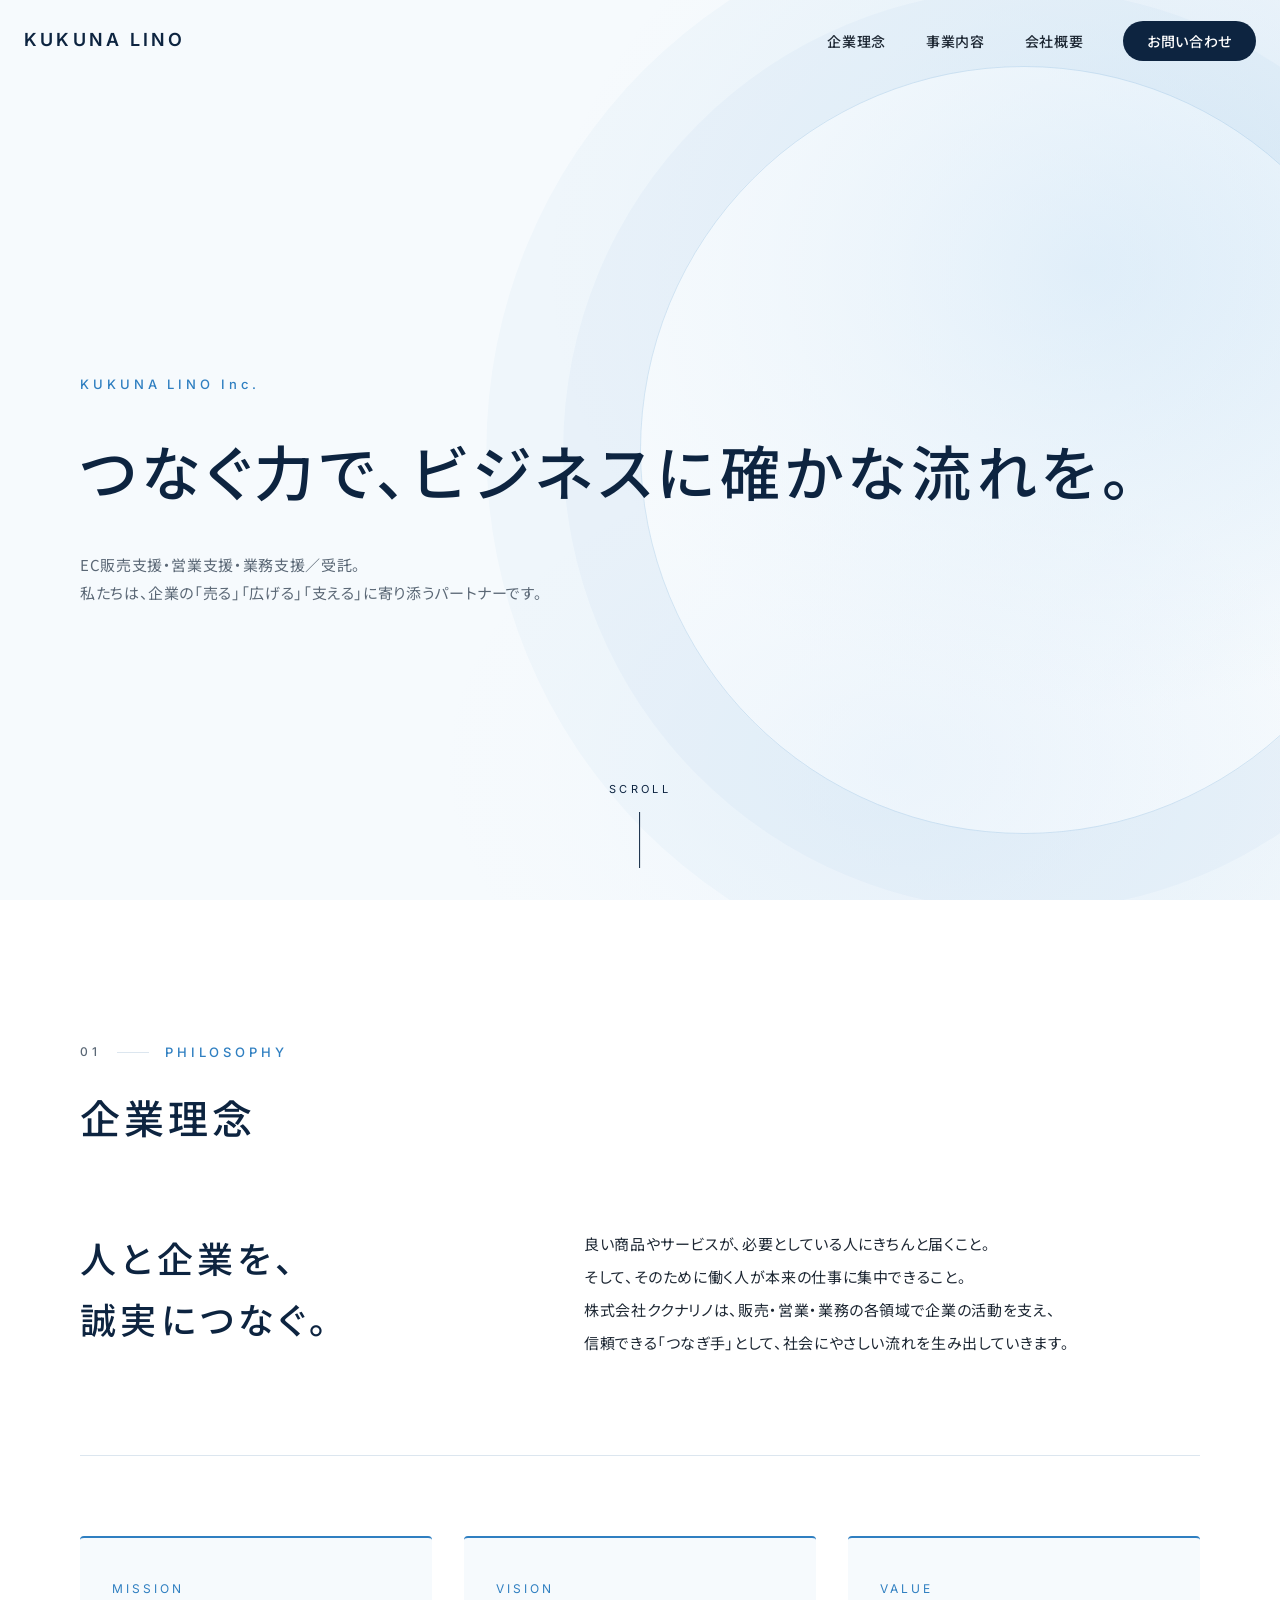
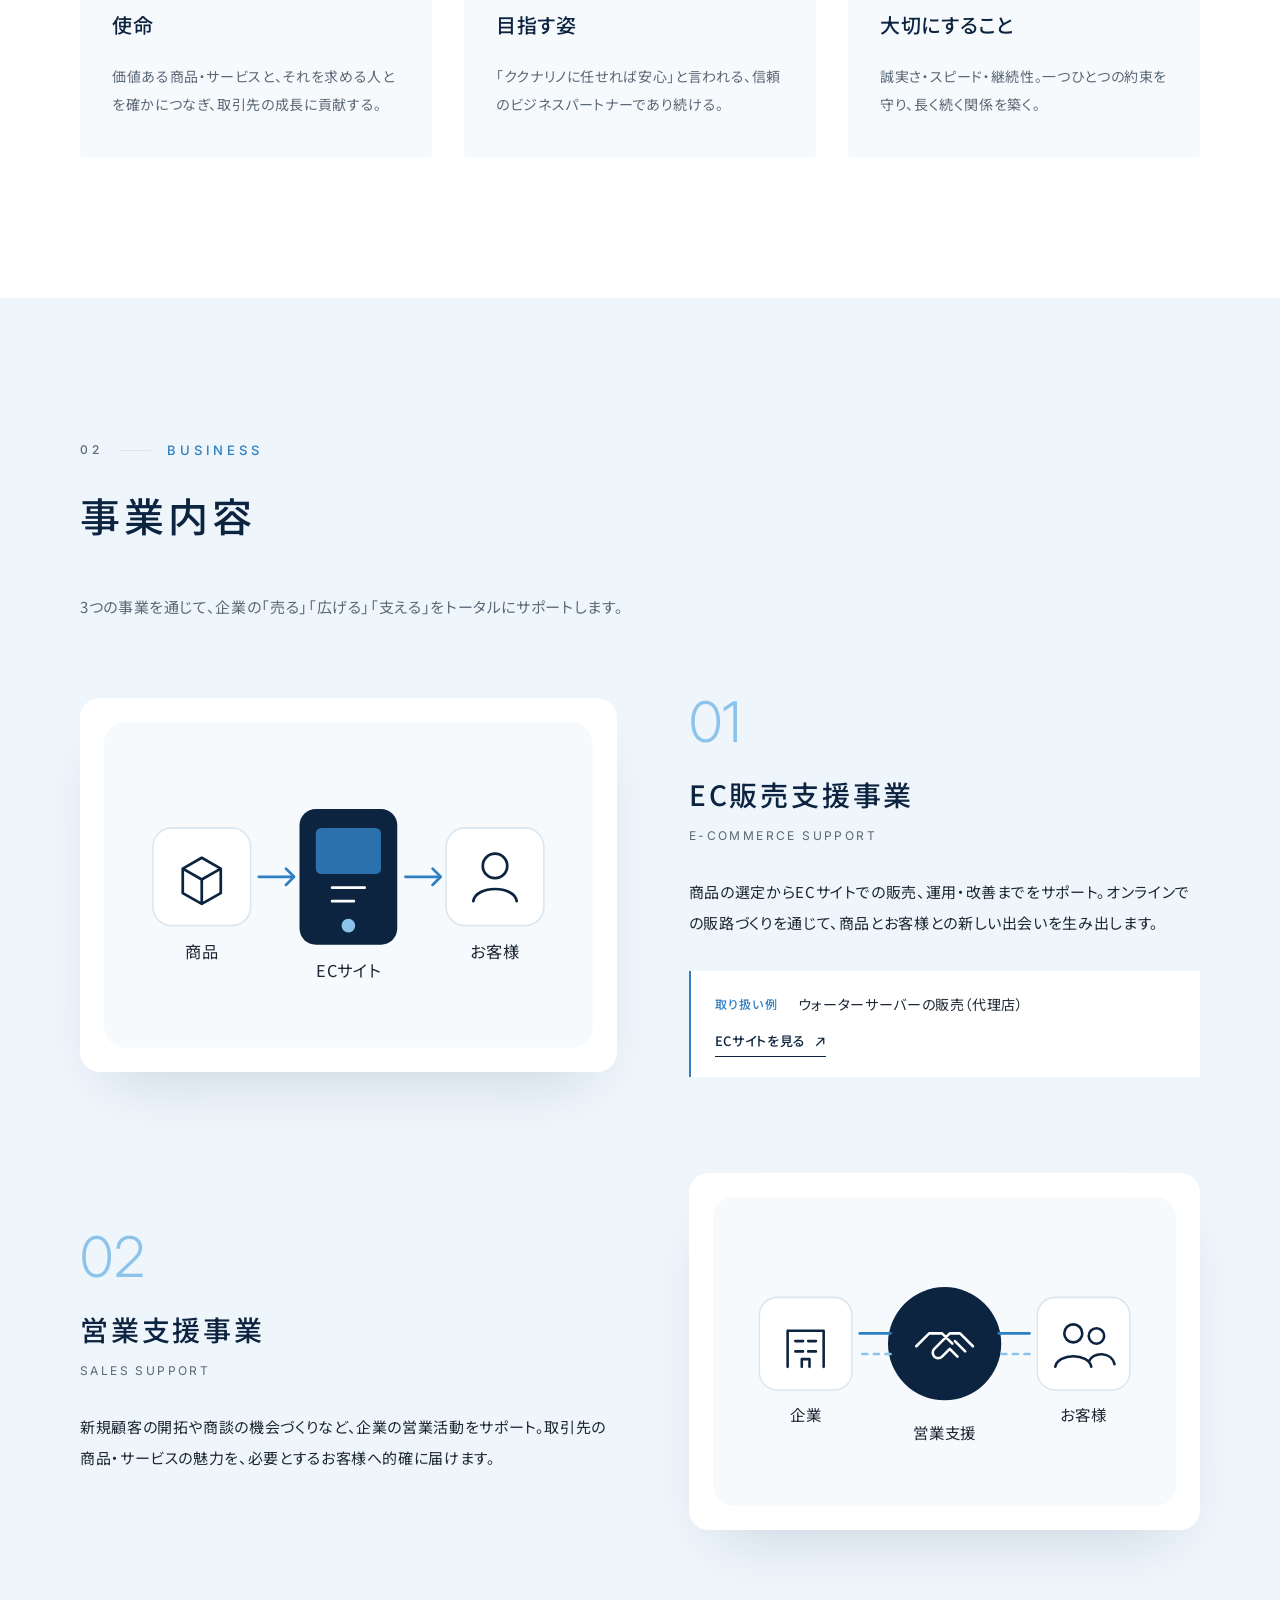
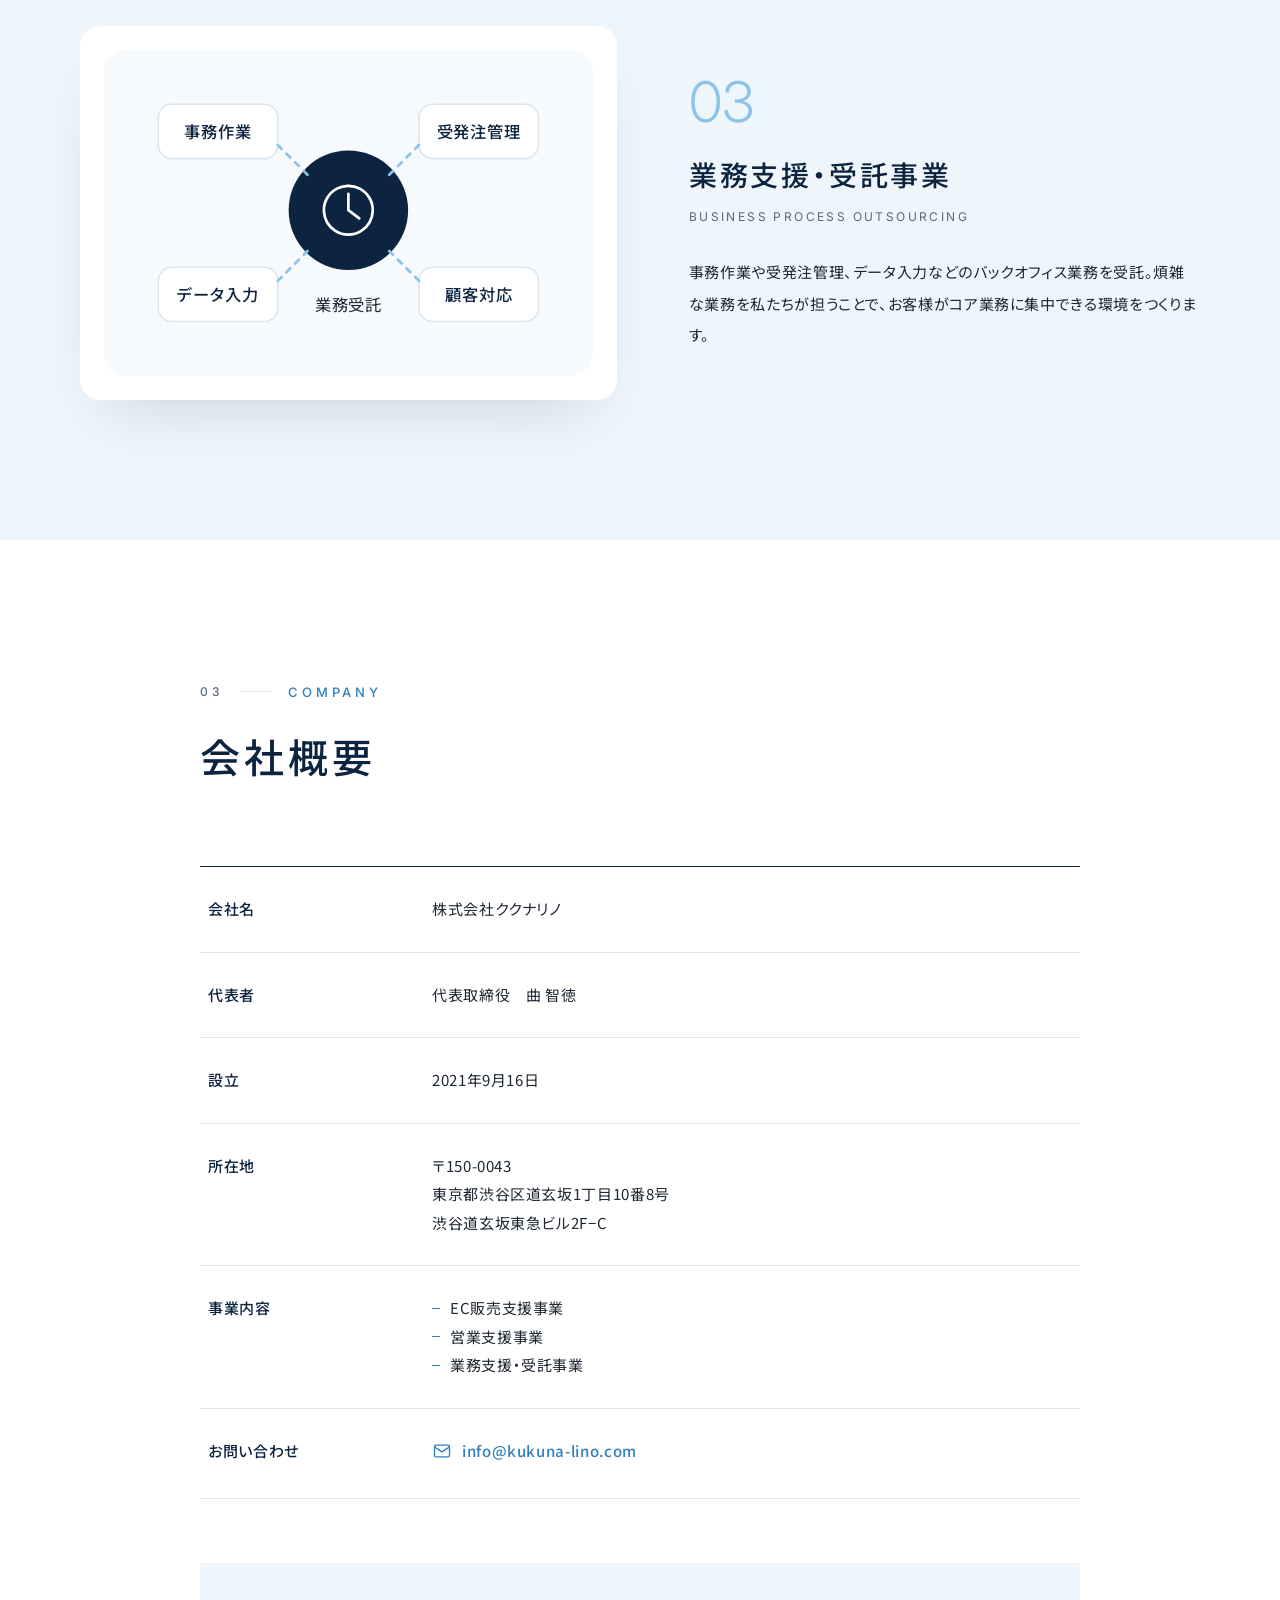
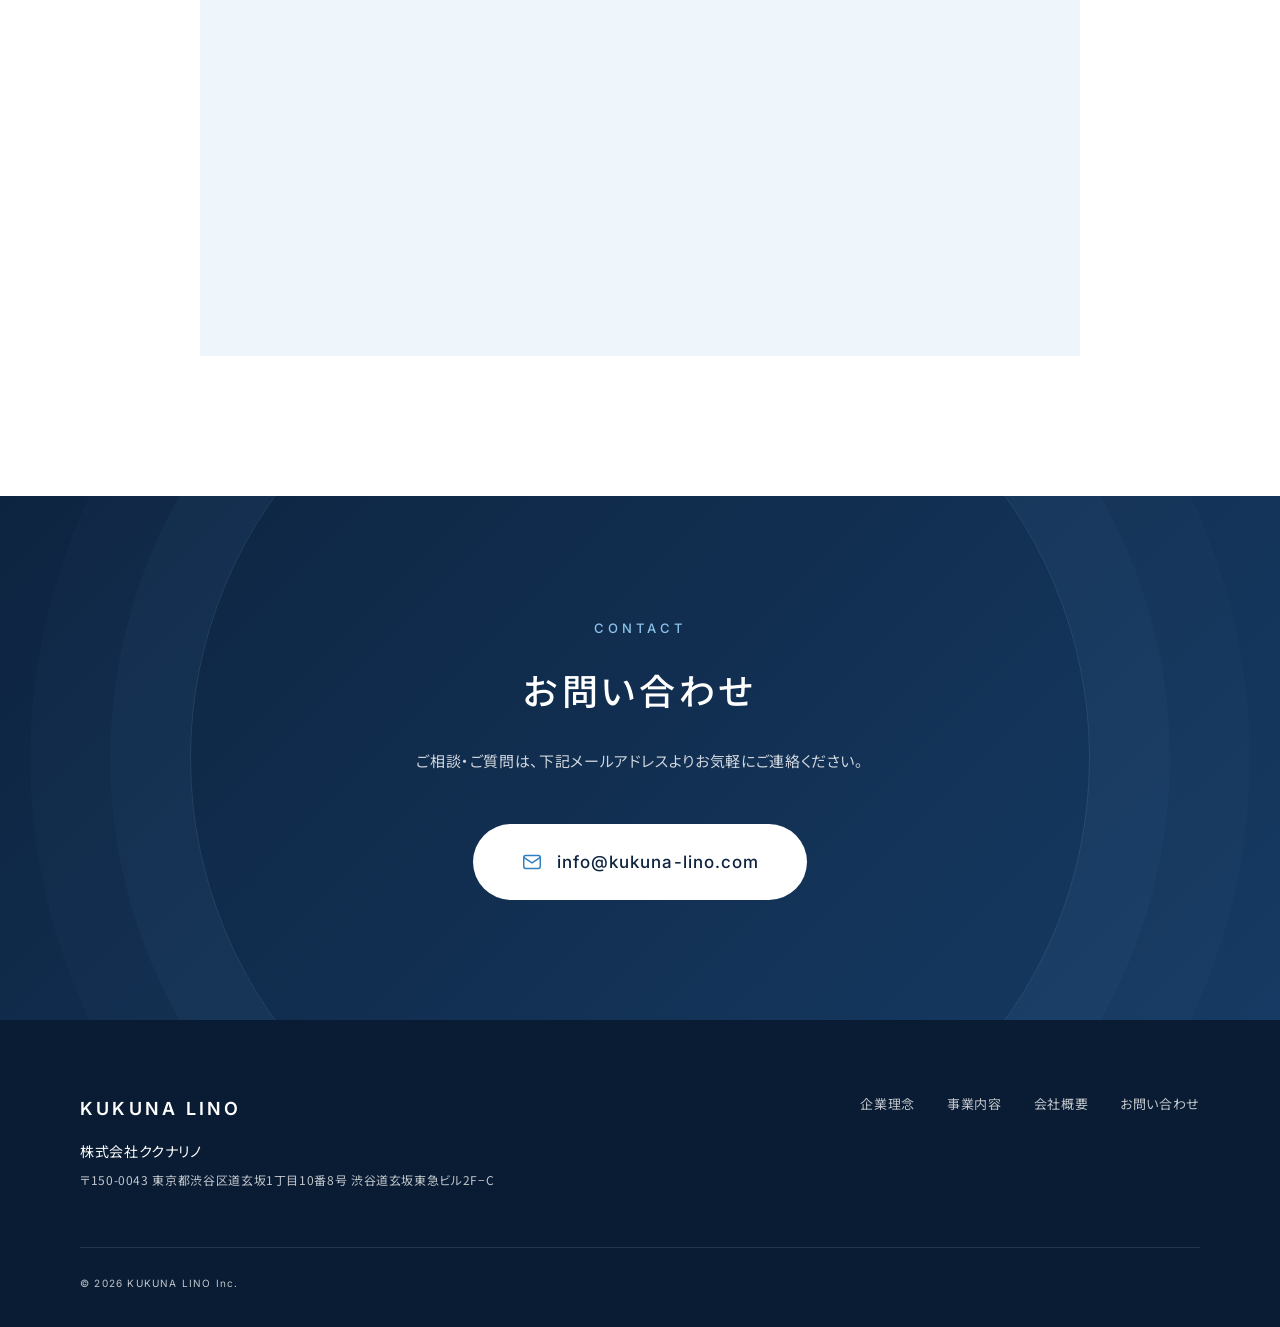
==== index.html @ 0b645223 "Add corporate site for KUKUNA LINO Inc. Single-page static site (philosophy, business, company, cont" ====
<!DOCTYPE html>
<html lang="ja" class="no-js">
<head>
  <meta charset="UTF-8">
  <meta name="viewport" content="width=device-width, initial-scale=1">
  <title>株式会社ククナリノ | KUKUNA LINO Inc.</title>
  <meta name="description" content="株式会社ククナリノは、EC販売支援事業・営業支援事業・業務支援・受託事業を通じて、企業の成長を支えるパートナーです。">
  <meta property="og:title" content="株式会社ククナリノ | KUKUNA LINO Inc.">
  <meta property="og:description" content="EC販売支援・営業支援・業務支援／受託で、ビジネスに確かな流れを。">
  <meta property="og:type" content="website">
  <meta property="og:url" content="https://kukuna-lino.com/">
  <meta property="og:image" content="https://kukuna-lino.com/assets/images/ogp.jpg">
  <link rel="icon" href="assets/images/favicon.png">
  <link rel="preconnect" href="https://fonts.googleapis.com">
  <link rel="preconnect" href="https://fonts.gstatic.com" crossorigin>
  <link href="https://fonts.googleapis.com/css2?family=Inter:wght@300;400;500;600&family=Noto+Sans+JP:wght@300;400;500;700&display=swap" rel="stylesheet">
  <link rel="stylesheet" href="assets/css/style.css">
</head>
<body>

  <!-- ===== Header ===== -->
  <header class="header" id="header">
    <div class="header__inner">
      <a href="#top" class="header__logo" aria-label="株式会社ククナリノ トップへ">
        <!-- ロゴ画像を assets/images/logo.png に置くと自動で差し替わります -->
        <img src="assets/images/logo.png" alt="株式会社ククナリノ" class="header__logo-img" onerror="this.remove()">
        <span class="header__logo-text">KUKUNA LINO</span>
      </a>
      <nav class="nav" id="nav" aria-label="メインメニュー">
        <ul class="nav__list">
          <li><a href="#philosophy" class="nav__link">企業理念</a></li>
          <li><a href="#business" class="nav__link">事業内容</a></li>
          <li><a href="#company" class="nav__link">会社概要</a></li>
          <li><a href="#contact" class="nav__link nav__link--btn">お問い合わせ</a></li>
        </ul>
      </nav>
      <button class="menu-btn" id="menuBtn" aria-label="メニューを開く" aria-expanded="false" aria-controls="nav">
        <span></span><span></span>
      </button>
    </div>
  </header>

  <main id="top">

    <!-- ===== Hero ===== -->
    <section class="hero">
      <div class="hero__bg" aria-hidden="true"></div>
      <div class="hero__inner">
        <p class="hero__label fade">KUKUNA LINO Inc.</p>
        <h1 class="hero__title fade">
          <span>つなぐ力で、</span><span>ビジネスに確かな流れを。</span>
        </h1>
        <p class="hero__lead fade">
          EC販売支援・営業支援・業務支援／受託。<br class="sp-none">
          私たちは、企業の「売る」「広げる」「支える」に寄り添うパートナーです。
        </p>
      </div>
      <a href="#philosophy" class="hero__scroll" aria-label="下へスクロール">
        <span>Scroll</span>
      </a>
    </section>

    <!-- ===== Philosophy ===== -->
    <section class="section philosophy" id="philosophy">
      <div class="container">
        <div class="section__head fade">
          <p class="section__en"><span class="section__num">01</span>Philosophy</p>
          <h2 class="section__ja">企業理念</h2>
        </div>

        <div class="philosophy__main fade">
          <p class="philosophy__catch">人と企業を、<br>誠実につなぐ。</p>
          <p class="philosophy__text">
            良い商品やサービスが、必要としている人にきちんと届くこと。<br>
            そして、そのために働く人が本来の仕事に集中できること。<br>
            株式会社ククナリノは、販売・営業・業務の各領域で企業の活動を支え、<br class="sp-none">
            信頼できる「つなぎ手」として、社会にやさしい流れを生み出していきます。
          </p>
        </div>

        <ul class="values">
          <li class="values__item fade">
            <p class="values__en">Mission</p>
            <h3 class="values__title">使命</h3>
            <p class="values__text">価値ある商品・サービスと、それを求める人とを確かにつなぎ、取引先の成長に貢献する。</p>
          </li>
          <li class="values__item fade">
            <p class="values__en">Vision</p>
            <h3 class="values__title">目指す姿</h3>
            <p class="values__text">「ククナリノに任せれば安心」と言われる、信頼のビジネスパートナーであり続ける。</p>
          </li>
          <li class="values__item fade">
            <p class="values__en">Value</p>
            <h3 class="values__title">大切にすること</h3>
            <p class="values__text">誠実さ・スピード・継続性。一つひとつの約束を守り、長く続く関係を築く。</p>
          </li>
        </ul>
      </div>
    </section>

    <!-- ===== Business ===== -->
    <section class="section business" id="business">
      <div class="container">
        <div class="section__head fade">
          <p class="section__en"><span class="section__num">02</span>Business</p>
          <h2 class="section__ja">事業内容</h2>
        </div>
        <p class="business__intro fade">3つの事業を通じて、企業の「売る」「広げる」「支える」をトータルにサポートします。</p>

        <div class="business__list">

          <!-- EC -->
          <article class="biz fade">
            <div class="biz__figure">
              <svg viewBox="0 0 360 240" role="img" aria-label="EC販売支援のイメージ図：商品からECサイトを通じてお客様へ届く流れ">
                <rect x="0" y="0" width="360" height="240" rx="16" class="fig-bg"/>
                <!-- product -->
                <g transform="translate(36,78)">
                  <rect width="72" height="72" rx="14" class="fig-card"/>
                  <path d="M22 30 L36 22 L50 30 L50 48 L36 56 L22 48 Z M22 30 L36 38 L50 30 M36 38 L36 56" class="fig-line"/>
                  <text x="36" y="96" class="fig-txt">商品</text>
                </g>
                <!-- shop -->
                <g transform="translate(144,64)">
                  <rect width="72" height="100" rx="12" class="fig-card fig-card--accent"/>
                  <rect x="12" y="14" width="48" height="34" rx="4" class="fig-screen"/>
                  <path d="M24 58 h24 M24 68 h16" class="fig-line fig-line--w"/>
                  <circle cx="36" cy="86" r="5" class="fig-dot-w"/>
                  <text x="36" y="124" class="fig-txt">ECサイト</text>
                </g>
                <!-- customer -->
                <g transform="translate(252,78)">
                  <rect width="72" height="72" rx="14" class="fig-card"/>
                  <circle cx="36" cy="28" r="9" class="fig-line"/>
                  <path d="M20 54 c2-12 30-12 32 0" class="fig-line"/>
                  <text x="36" y="96" class="fig-txt">お客様</text>
                </g>
                <path d="M114 114 h24" class="fig-arrow"/>
                <path d="M222 114 h24" class="fig-arrow"/>
                <path d="M134 108 l6 6 -6 6 M242 108 l6 6 -6 6" class="fig-arrow"/>
              </svg>
            </div>
            <div class="biz__body">
              <p class="biz__num">01</p>
              <h3 class="biz__title">EC販売支援事業</h3>
              <p class="biz__en">E-commerce Support</p>
              <p class="biz__text">
                商品の選定からECサイトでの販売、運用・改善までをサポート。オンラインでの販路づくりを通じて、商品とお客様との新しい出会いを生み出します。
              </p>
              <div class="biz__case">
                <p class="biz__case-label">取り扱い例</p>
                <p class="biz__case-text">ウォーターサーバーの販売（代理店）</p>
                <a href="https://mugensui.kukuna-lino.com/" class="biz__link" target="_blank" rel="noopener">
                  ECサイトを見る
                  <svg viewBox="0 0 16 16" aria-hidden="true"><path d="M5 3h8v8M13 3L3 13"/></svg>
                </a>
              </div>
            </div>
          </article>

          <!-- Sales -->
          <article class="biz biz--reverse fade">
            <div class="biz__figure">
              <svg viewBox="0 0 360 240" role="img" aria-label="営業支援のイメージ図：企業とお客様の間をククナリノがつなぐ">
                <rect x="0" y="0" width="360" height="240" rx="16" class="fig-bg"/>
                <g transform="translate(36,78)">
                  <rect width="72" height="72" rx="14" class="fig-card"/>
                  <path d="M22 54 V26 h28 v28 M28 34 h6 M38 34 h6 M28 42 h6 M38 42 h6 M33 54 v-6 h6 v6" class="fig-line"/>
                  <text x="36" y="96" class="fig-txt">企業</text>
                </g>
                <g transform="translate(144,70)">
                  <circle cx="36" cy="44" r="44" class="fig-card fig-card--accent"/>
                  <path d="M14 46 l10-10 h10 l8 8 M58 46 l-10-10 h-8 l-12 12 a4 4 0 0 0 6 6 l6-6 m0 0 l6 6 m-2-12 l8 8" class="fig-line fig-line--w"/>
                  <text x="36" y="118" class="fig-txt">営業支援</text>
                </g>
                <g transform="translate(252,78)">
                  <rect width="72" height="72" rx="14" class="fig-card"/>
                  <circle cx="28" cy="28" r="7" class="fig-line"/>
                  <circle cx="46" cy="30" r="6" class="fig-line"/>
                  <path d="M14 54 c2-11 26-11 28 0 M40 50 c3-8 18-8 20 2" class="fig-line"/>
                  <text x="36" y="96" class="fig-txt">お客様</text>
                </g>
                <path d="M114 106 h24 M222 106 h24" class="fig-arrow"/>
                <path d="M138 122 h-24 M246 122 h-24" class="fig-arrow fig-arrow--sub"/>
              </svg>
            </div>
            <div class="biz__body">
              <p class="biz__num">02</p>
              <h3 class="biz__title">営業支援事業</h3>
              <p class="biz__en">Sales Support</p>
              <p class="biz__text">
                新規顧客の開拓や商談の機会づくりなど、企業の営業活動をサポート。取引先の商品・サービスの魅力を、必要とするお客様へ的確に届けます。
              </p>
            </div>
          </article>

          <!-- BPO -->
          <article class="biz fade">
            <div class="biz__figure">
              <svg viewBox="0 0 360 240" role="img" aria-label="業務支援・受託のイメージ図：事務・受発注・データ入力などのバックオフィス業務を受託">
                <rect x="0" y="0" width="360" height="240" rx="16" class="fig-bg"/>
                <g transform="translate(144,74)">
                  <circle cx="36" cy="44" r="44" class="fig-card fig-card--accent"/>
                  <path d="M36 26 a18 18 0 1 1 -0.1 0 M36 32 v12 l8 6" class="fig-line fig-line--w"/>
                  <text x="36" y="118" class="fig-txt">業務受託</text>
                </g>
                <g transform="translate(40,40)">
                  <rect width="88" height="40" rx="10" class="fig-card"/>
                  <text x="44" y="25" class="fig-txt fig-txt--in">事務作業</text>
                </g>
                <g transform="translate(232,40)">
                  <rect width="88" height="40" rx="10" class="fig-card"/>
                  <text x="44" y="25" class="fig-txt fig-txt--in">受発注管理</text>
                </g>
                <g transform="translate(40,160)">
                  <rect width="88" height="40" rx="10" class="fig-card"/>
                  <text x="44" y="25" class="fig-txt fig-txt--in">データ入力</text>
                </g>
                <g transform="translate(232,160)">
                  <rect width="88" height="40" rx="10" class="fig-card"/>
                  <text x="44" y="25" class="fig-txt fig-txt--in">顧客対応</text>
                </g>
                <path d="M128 70 L150 92 M232 70 L210 92 M128 170 L150 148 M232 170 L210 148" class="fig-arrow fig-arrow--sub"/>
              </svg>
            </div>
            <div class="biz__body">
              <p class="biz__num">03</p>
              <h3 class="biz__title">業務支援・受託事業</h3>
              <p class="biz__en">Business Process Outsourcing</p>
              <p class="biz__text">
                事務作業や受発注管理、データ入力などのバックオフィス業務を受託。煩雑な業務を私たちが担うことで、お客様がコア業務に集中できる環境をつくります。
              </p>
            </div>
          </article>

        </div>
      </div>
    </section>

    <!-- ===== Company ===== -->
    <section class="section company" id="company">
      <div class="container container--narrow">
        <div class="section__head fade">
          <p class="section__en"><span class="section__num">03</span>Company</p>
          <h2 class="section__ja">会社概要</h2>
        </div>

        <dl class="profile fade">
          <div class="profile__row">
            <dt>会社名</dt>
            <dd>株式会社ククナリノ</dd>
          </div>
          <div class="profile__row">
            <dt>代表者</dt>
            <dd>代表取締役　曲 智徳</dd>
          </div>
          <div class="profile__row">
            <dt>設立</dt>
            <dd>2021年9月16日</dd>
          </div>
          <div class="profile__row">
            <dt>所在地</dt>
            <dd>〒150-0043<br>東京都渋谷区道玄坂1丁目10番8号<br>渋谷道玄坂東急ビル2F−C</dd>
          </div>
          <div class="profile__row">
            <dt>事業内容</dt>
            <dd>
              <ul class="profile__list">
                <li>EC販売支援事業</li>
                <li>営業支援事業</li>
                <li>業務支援・受託事業</li>
              </ul>
            </dd>
          </div>
          <div class="profile__row">
            <dt>お問い合わせ</dt>
            <dd>
              <a href="mailto:info@kukuna-lino.com" class="mail-link">
                <svg viewBox="0 0 24 24" aria-hidden="true"><rect x="3" y="5" width="18" height="14" rx="2"/><path d="M3 7l9 6 9-6"/></svg>
                info@kukuna-lino.com
              </a>
            </dd>
          </div>
        </dl>

        <div class="map fade">
          <iframe
            src="https://www.google.com/maps?q=%E6%9D%B1%E4%BA%AC%E9%83%BD%E6%B8%8B%E8%B0%B7%E5%8C%BA%E9%81%93%E7%8E%84%E5%9D%821%E4%B8%81%E7%9B%AE10%E7%95%AA8%E5%8F%B7&output=embed"
            title="株式会社ククナリノ 所在地の地図"
            loading="lazy"
            referrerpolicy="no-referrer-when-downgrade"></iframe>
        </div>
      </div>
    </section>

    <!-- ===== Contact ===== -->
    <section class="contact" id="contact">
      <div class="container">
        <div class="contact__inner fade">
          <p class="section__en section__en--light">Contact</p>
          <h2 class="contact__title">お問い合わせ</h2>
          <p class="contact__text">
            ご相談・ご質問は、下記メールアドレスよりお気軽にご連絡ください。
          </p>
          <a href="mailto:info@kukuna-lino.com" class="contact__btn">
            <svg viewBox="0 0 24 24" aria-hidden="true"><rect x="3" y="5" width="18" height="14" rx="2"/><path d="M3 7l9 6 9-6"/></svg>
            <span>info@kukuna-lino.com</span>
          </a>
        </div>
      </div>
    </section>

  </main>

  <!-- ===== Footer ===== -->
  <footer class="footer">
    <div class="footer__inner">
      <div class="footer__brand">
        <p class="footer__logo">KUKUNA LINO</p>
        <p class="footer__name">株式会社ククナリノ</p>
        <p class="footer__addr">〒150-0043 東京都渋谷区道玄坂1丁目10番8号 渋谷道玄坂東急ビル2F−C</p>
      </div>
      <ul class="footer__nav">
        <li><a href="#philosophy">企業理念</a></li>
        <li><a href="#business">事業内容</a></li>
        <li><a href="#company">会社概要</a></li>
        <li><a href="#contact">お問い合わせ</a></li>
      </ul>
    </div>
    <p class="footer__copy"><small>&copy; <span id="year">2026</span> KUKUNA LINO Inc.</small></p>
  </footer>

  <script src="assets/js/main.js"></script>
</body>
</html>
---- assets/css/style.css ----
/* =========================================================
   株式会社ククナリノ コーポレートサイト
   ========================================================= */

:root {
  --navy: #0d2440;
  --navy-2: #163a63;
  --blue: #2f7fc1;
  --blue-light: #8cc3ea;
  --ice: #eef5fb;
  --ice-2: #f6fafd;
  --text: #1d2733;
  --text-sub: #5b6876;
  --line: #dce6ef;
  --white: #ffffff;

  --font-ja: "Noto Sans JP", "Hiragino Kaku Gothic ProN", "Hiragino Sans", Meiryo, sans-serif;
  --font-en: "Inter", "Noto Sans JP", sans-serif;

  --header-h: 80px;
  --ease: cubic-bezier(.22, .61, .36, 1);
}

*, *::before, *::after { box-sizing: border-box; }
html { scroll-behavior: smooth; scroll-padding-top: var(--header-h); -webkit-text-size-adjust: 100%; }
body {
  margin: 0;
  font-family: var(--font-ja);
  color: var(--text);
  background: var(--white);
  line-height: 1.9;
  letter-spacing: .04em;
  font-feature-settings: "palt";
  -webkit-font-smoothing: antialiased;
}
img, svg { display: block; max-width: 100%; }
a { color: inherit; text-decoration: none; }
ul, dl, dd { margin: 0; padding: 0; list-style: none; }
h1, h2, h3, p { margin: 0; }

.container { width: min(1120px, 100% - 48px); margin-inline: auto; }
.container--narrow { width: min(880px, 100% - 48px); }

/* ---------- Header ---------- */
.header {
  position: fixed; inset: 0 0 auto; z-index: 100;
  height: var(--header-h);
  transition: background .4s var(--ease), box-shadow .4s var(--ease), height .4s var(--ease);
}
.header.is-scrolled {
  background: rgba(255, 255, 255, .92);
  backdrop-filter: blur(12px);
  -webkit-backdrop-filter: blur(12px);
  box-shadow: 0 1px 0 var(--line);
  --header-h: 68px;
}
.header__inner {
  height: 100%;
  width: min(1240px, 100% - 48px);
  margin-inline: auto;
  display: flex; align-items: center; justify-content: space-between;
}
.header__logo { display: flex; align-items: center; gap: 12px; }
.header__logo-img { height: 36px; width: auto; }
.header__logo-text {
  font-family: var(--font-en); font-weight: 600; font-size: 18px;
  letter-spacing: .18em; color: var(--navy);
}
/* ロゴ画像がある場合はテキストを隠す */
.header__logo-img + .header__logo-text { display: none; }

.nav__list { display: flex; align-items: center; gap: 40px; }
.nav__link { font-size: 14px; font-weight: 500; position: relative; padding: 4px 0; }
.nav__link:not(.nav__link--btn)::after {
  content: ""; position: absolute; left: 0; bottom: -2px;
  width: 100%; height: 1px; background: var(--blue);
  transform: scaleX(0); transform-origin: right;
  transition: transform .4s var(--ease);
}
.nav__link:not(.nav__link--btn):hover::after { transform: scaleX(1); transform-origin: left; }
.nav__link--btn {
  padding: 10px 24px; border-radius: 999px;
  background: var(--navy); color: var(--white);
  transition: background .3s;
}
.nav__link--btn:hover { background: var(--blue); }

.menu-btn { display: none; }

/* ---------- Hero ---------- */
.hero {
  position: relative;
  min-height: 100vh; min-height: 100svh;
  display: flex; align-items: center;
  overflow: hidden;
  background: var(--ice-2);
}
.hero__bg {
  position: absolute; inset: 0;
  /* hero.jpg を置くと背景写真になります（なければグラデーションのみ） */
  background:
    linear-gradient(100deg, rgba(246, 250, 253, .96) 0%, rgba(246, 250, 253, .82) 45%, rgba(246, 250, 253, .2) 100%),
    url("../images/hero.jpg") center / cover no-repeat,
    radial-gradient(ellipse 60% 70% at 85% 30%, #cfe5f6 0%, transparent 70%),
    radial-gradient(ellipse 50% 50% at 70% 85%, #e1eefa 0%, transparent 70%),
    var(--ice-2);
}
.hero__bg::after {
  content: ""; position: absolute; right: -10vw; top: 50%;
  width: 60vw; height: 60vw; max-width: 820px; max-height: 820px;
  transform: translateY(-50%);
  border-radius: 50%;
  border: 1px solid rgba(47, 127, 193, .18);
  box-shadow:
    0 0 0 6vw rgba(47, 127, 193, .04),
    0 0 0 12vw rgba(47, 127, 193, .03);
  animation: ripple 9s ease-in-out infinite;
}
@keyframes ripple {
  0%, 100% { transform: translateY(-50%) scale(1); }
  50% { transform: translateY(-50%) scale(1.04); }
}
.hero__inner {
  position: relative;
  width: min(1120px, 100% - 48px); margin-inline: auto;
  padding-top: var(--header-h);
}
.hero__label {
  font-family: var(--font-en); font-size: 13px; font-weight: 500;
  letter-spacing: .3em; color: var(--blue); margin-bottom: 28px;
}
.hero__title {
  font-size: clamp(30px, 5vw, 60px);
  font-weight: 500; line-height: 1.5; letter-spacing: .08em;
  color: var(--navy);
}
.hero__title span { display: inline-block; }
.hero__lead {
  margin-top: 36px; max-width: 620px;
  font-size: 15px; color: var(--text-sub);
}
.hero__scroll {
  position: absolute; left: 50%; bottom: 32px; transform: translateX(-50%);
  font-family: var(--font-en); font-size: 11px; letter-spacing: .3em;
  color: var(--navy); text-transform: uppercase;
  display: flex; flex-direction: column; align-items: center; gap: 12px;
}
.hero__scroll::after {
  content: ""; width: 1px; height: 56px;
  background: linear-gradient(var(--navy) 50%, transparent 50%) 0 0 / 1px 200%;
  animation: scrollLine 2s var(--ease) infinite;
}
@keyframes scrollLine {
  from { background-position: 0 100%; }
  to { background-position: 0 -100%; }
}

/* ---------- Section common ---------- */
.section { padding: 140px 0; }
.section__head { margin-bottom: 72px; }
.section__en {
  display: flex; align-items: center; gap: 16px;
  font-family: var(--font-en); font-size: 13px; font-weight: 500;
  letter-spacing: .3em; text-transform: uppercase; color: var(--blue);
}
.section__num {
  font-size: 12px; color: var(--text-sub);
  display: flex; align-items: center; gap: 16px;
}
.section__num::after { content: ""; width: 32px; height: 1px; background: var(--line); }
.section__ja {
  margin-top: 14px;
  font-size: clamp(28px, 3.4vw, 40px); font-weight: 500;
  letter-spacing: .1em; color: var(--navy);
}

/* ---------- Philosophy ---------- */
.philosophy__main {
  display: grid; grid-template-columns: 1fr 1.4fr; gap: 64px;
  align-items: start;
  padding-bottom: 96px;
  border-bottom: 1px solid var(--line);
}
.philosophy__catch {
  font-size: clamp(26px, 3vw, 36px); font-weight: 500;
  line-height: 1.7; letter-spacing: .12em; color: var(--navy);
}
.philosophy__text { font-size: 15px; line-height: 2.2; color: var(--text); }

.values {
  display: grid; grid-template-columns: repeat(3, 1fr); gap: 32px;
  margin-top: 80px;
}
.values__item {
  padding: 40px 32px;
  background: var(--ice-2);
  border-radius: 4px;
  border-top: 2px solid var(--blue);
}
.values__en {
  font-family: var(--font-en); font-size: 12px; letter-spacing: .25em;
  color: var(--blue); text-transform: uppercase;
}
.values__title { margin-top: 6px; font-size: 20px; font-weight: 500; color: var(--navy); }
.values__text { margin-top: 18px; font-size: 14px; color: var(--text-sub); line-height: 2; }

/* ---------- Business ---------- */
.business { background: var(--ice); }
.business__intro { margin-top: -32px; margin-bottom: 72px; font-size: 15px; color: var(--text-sub); }
.business__list { display: flex; flex-direction: column; gap: 96px; }

.biz {
  display: grid; grid-template-columns: 1.05fr 1fr; gap: 72px; align-items: center;
}
.biz--reverse .biz__figure { order: 2; }
.biz__figure {
  background: var(--white);
  border-radius: 20px;
  padding: 24px;
  box-shadow: 0 30px 60px -30px rgba(13, 36, 64, .18);
}
.biz__num {
  font-family: var(--font-en); font-size: 56px; font-weight: 300;
  line-height: 1; color: var(--blue-light);
}
.biz__title { margin-top: 18px; font-size: clamp(22px, 2.4vw, 28px); font-weight: 500; letter-spacing: .1em; color: var(--navy); }
.biz__en { margin-top: 4px; font-family: var(--font-en); font-size: 12px; letter-spacing: .2em; color: var(--text-sub); text-transform: uppercase; }
.biz__text { margin-top: 28px; font-size: 15px; line-height: 2.1; }
.biz__case {
  margin-top: 32px; padding: 20px 24px;
  background: var(--white); border-left: 2px solid var(--blue);
  display: grid; grid-template-columns: auto 1fr; gap: 4px 20px; align-items: center;
}
.biz__case-label { font-size: 12px; color: var(--blue); font-weight: 500; letter-spacing: .1em; }
.biz__case-text { font-size: 14px; }
.biz__link {
  grid-column: 1 / -1; justify-self: start; margin-top: 8px;
  display: inline-flex; align-items: center; gap: 8px;
  font-size: 13px; font-weight: 500; color: var(--navy);
  border-bottom: 1px solid currentColor; padding-bottom: 2px;
  transition: color .3s, gap .3s var(--ease);
}
.biz__link svg { width: 12px; height: 12px; fill: none; stroke: currentColor; stroke-width: 1.6; }
.biz__link:hover { color: var(--blue); gap: 12px; }

/* SVG figure parts */
.fig-bg { fill: var(--ice-2); }
.fig-card { fill: var(--white); stroke: var(--line); stroke-width: 1.2; }
.fig-card--accent { fill: var(--navy); stroke: none; }
.fig-screen { fill: var(--blue); opacity: .85; }
.fig-line { fill: none; stroke: var(--navy); stroke-width: 2; stroke-linecap: round; stroke-linejoin: round; }
.fig-line--w { stroke: var(--white); }
.fig-dot-w { fill: var(--blue-light); }
.fig-txt { font-family: var(--font-ja); font-size: 12px; fill: var(--text); text-anchor: middle; letter-spacing: .05em; }
.fig-txt--in { font-size: 12px; fill: var(--navy); font-weight: 500; }
.fig-arrow { fill: none; stroke: var(--blue); stroke-width: 2; stroke-linecap: round; stroke-linejoin: round; }
.fig-arrow--sub { stroke: var(--blue-light); stroke-dasharray: 4 5; }

/* ---------- Company ---------- */
.profile { border-top: 1px solid var(--navy); }
.profile__row {
  display: grid; grid-template-columns: 200px 1fr; gap: 24px;
  padding: 28px 8px; border-bottom: 1px solid var(--line);
  font-size: 15px;
}
.profile__row dt { font-weight: 500; color: var(--navy); }
.profile__list li { position: relative; padding-left: 18px; }
.profile__list li::before {
  content: ""; position: absolute; left: 0; top: .9em;
  width: 8px; height: 1px; background: var(--blue);
}
.mail-link {
  display: inline-flex; align-items: center; gap: 10px;
  color: var(--blue); font-weight: 500;
  border-bottom: 1px solid transparent;
  transition: border-color .3s;
}
.mail-link svg { width: 20px; height: 20px; fill: none; stroke: currentColor; stroke-width: 1.6; stroke-linejoin: round; }
.mail-link:hover { border-color: currentColor; }

.map { margin-top: 64px; aspect-ratio: 16 / 7; background: var(--ice); }
.map iframe { width: 100%; height: 100%; border: 0; filter: grayscale(.85) contrast(1.05); }

/* ---------- Contact ---------- */
.contact {
  position: relative; overflow: hidden;
  padding: 120px 0;
  background: linear-gradient(135deg, var(--navy) 0%, var(--navy-2) 100%);
  color: var(--white); text-align: center;
}
.contact::before {
  content: ""; position: absolute; left: 50%; top: 50%;
  width: 900px; height: 900px; transform: translate(-50%, -50%);
  border-radius: 50%;
  border: 1px solid rgba(140, 195, 234, .15);
  box-shadow: 0 0 0 80px rgba(140, 195, 234, .03), 0 0 0 160px rgba(140, 195, 234, .02);
}
.contact__inner { position: relative; }
.section__en--light { justify-content: center; color: var(--blue-light); }
.contact__title { margin-top: 14px; font-size: clamp(26px, 3vw, 36px); font-weight: 500; letter-spacing: .1em; }
.contact__text { margin-top: 24px; font-size: 15px; color: rgba(255, 255, 255, .8); }
.contact__btn {
  margin-top: 48px;
  display: inline-flex; align-items: center; gap: 14px;
  padding: 22px 48px; border-radius: 999px;
  background: var(--white); color: var(--navy);
  font-family: var(--font-en); font-size: 17px; font-weight: 500; letter-spacing: .06em;
  transition: transform .4s var(--ease), box-shadow .4s var(--ease), background .3s;
}
.contact__btn svg { width: 22px; height: 22px; fill: none; stroke: var(--blue); stroke-width: 1.6; stroke-linejoin: round; }
.contact__btn:hover { transform: translateY(-3px); box-shadow: 0 20px 40px -16px rgba(0, 0, 0, .5); background: var(--ice); }

/* ---------- Footer ---------- */
.footer { background: #0a1c33; color: rgba(255, 255, 255, .75); padding: 72px 0 32px; }
.footer__inner {
  width: min(1120px, 100% - 48px); margin-inline: auto;
  display: flex; justify-content: space-between; gap: 40px; flex-wrap: wrap;
}
.footer__logo { font-family: var(--font-en); font-weight: 600; letter-spacing: .18em; color: var(--white); font-size: 18px; }
.footer__name { margin-top: 12px; font-size: 14px; color: var(--white); }
.footer__addr { margin-top: 4px; font-size: 12px; }
.footer__nav { display: flex; gap: 32px; flex-wrap: wrap; font-size: 13px; }
.footer__nav a { transition: color .3s; }
.footer__nav a:hover { color: var(--white); }
.footer__copy {
  width: min(1120px, 100% - 48px); margin: 56px auto 0; padding-top: 24px;
  border-top: 1px solid rgba(255, 255, 255, .1);
  font-family: var(--font-en); font-size: 12px; letter-spacing: .1em;
}

/* ---------- Fade-in ---------- */
.fade { opacity: 0; transform: translateY(24px); transition: opacity 1s var(--ease), transform 1s var(--ease); }
.fade.is-visible { opacity: 1; transform: none; }
.no-js .fade { opacity: 1; transform: none; }
@media (prefers-reduced-motion: reduce) {
  html { scroll-behavior: auto; }
  .fade { opacity: 1; transform: none; transition: none; }
  .hero__bg::after, .hero__scroll::after { animation: none; }
}

/* ---------- Responsive ---------- */
@media (max-width: 960px) {
  .philosophy__main { grid-template-columns: 1fr; gap: 32px; }
  .values { grid-template-columns: 1fr; gap: 20px; }
  .biz { grid-template-columns: 1fr; gap: 40px; }
  .biz--reverse .biz__figure { order: 0; }
}

@media (max-width: 768px) {
  :root { --header-h: 64px; }
  .header.is-scrolled { --header-h: 64px; }
  .sp-none { display: none; }

  .menu-btn {
    display: flex; flex-direction: column; justify-content: center; gap: 8px;
    width: 44px; height: 44px; padding: 0 10px;
    background: none; border: 0; cursor: pointer; z-index: 110;
  }
  .menu-btn span { display: block; height: 1.5px; background: var(--navy); transition: transform .4s var(--ease); }
  .menu-btn[aria-expanded="true"] span:nth-child(1) { transform: translateY(4.75px) rotate(20deg); }
  .menu-btn[aria-expanded="true"] span:nth-child(2) { transform: translateY(-4.75px) rotate(-20deg); }

  .nav {
    position: fixed; inset: 0; z-index: 105;
    background: rgba(255, 255, 255, .98);
    display: flex; align-items: center; justify-content: center;
    opacity: 0; visibility: hidden;
    transition: opacity .4s var(--ease), visibility .4s;
  }
  .nav.is-open { opacity: 1; visibility: visible; }
  .nav__list { flex-direction: column; gap: 32px; }
  .nav__link { font-size: 18px; }

  .section { padding: 96px 0; }
  .section__head { margin-bottom: 48px; }
  .hero__lead { font-size: 14px; }
  .business__intro { margin-top: -16px; margin-bottom: 48px; }
  .business__list { gap: 72px; }
  .biz__figure { padding: 12px; border-radius: 14px; }
  .biz__num { font-size: 44px; }

  .profile__row { grid-template-columns: 1fr; gap: 6px; padding: 22px 4px; }
  .profile__row dt { font-size: 13px; }
  .map { aspect-ratio: 4 / 3; }

  .contact { padding: 96px 0; }
  .contact__btn { padding: 18px 28px; font-size: 15px; }

  .footer__inner { flex-direction: column; }
  .footer__nav { gap: 20px; }
}
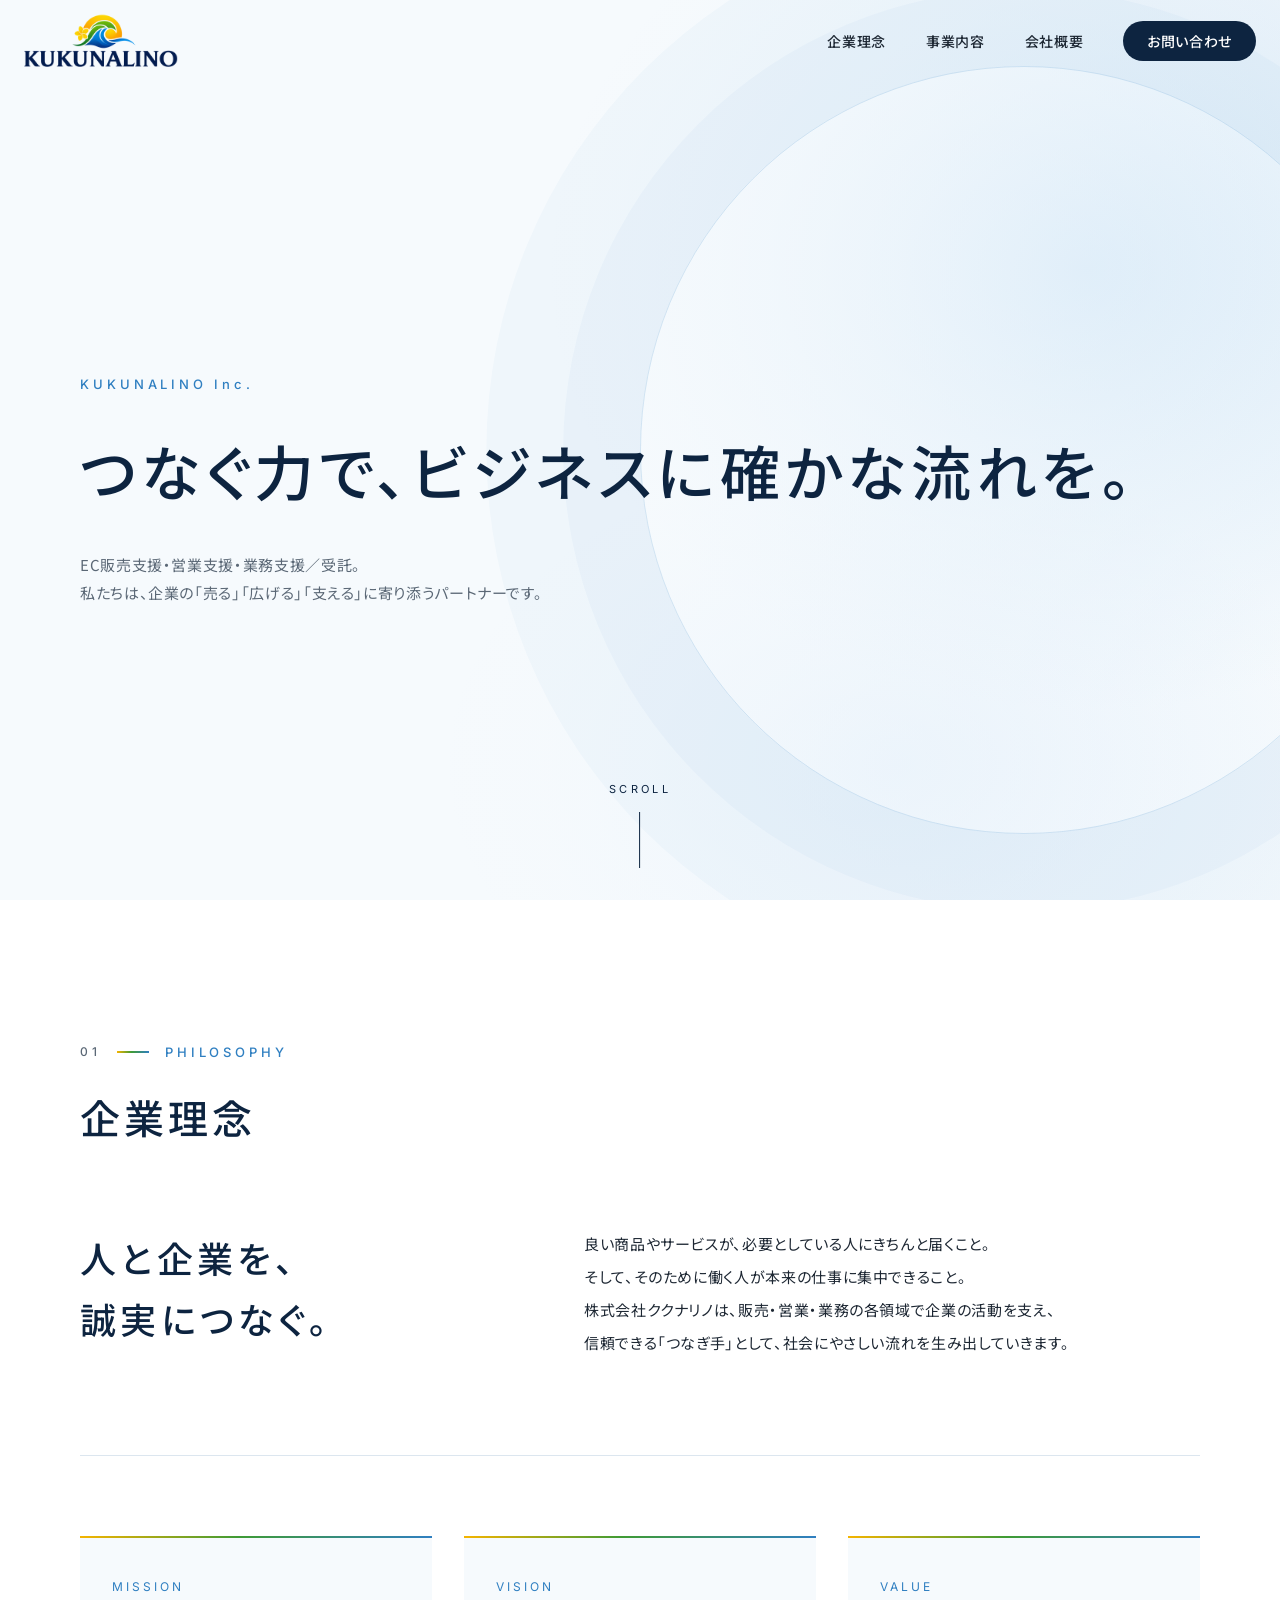
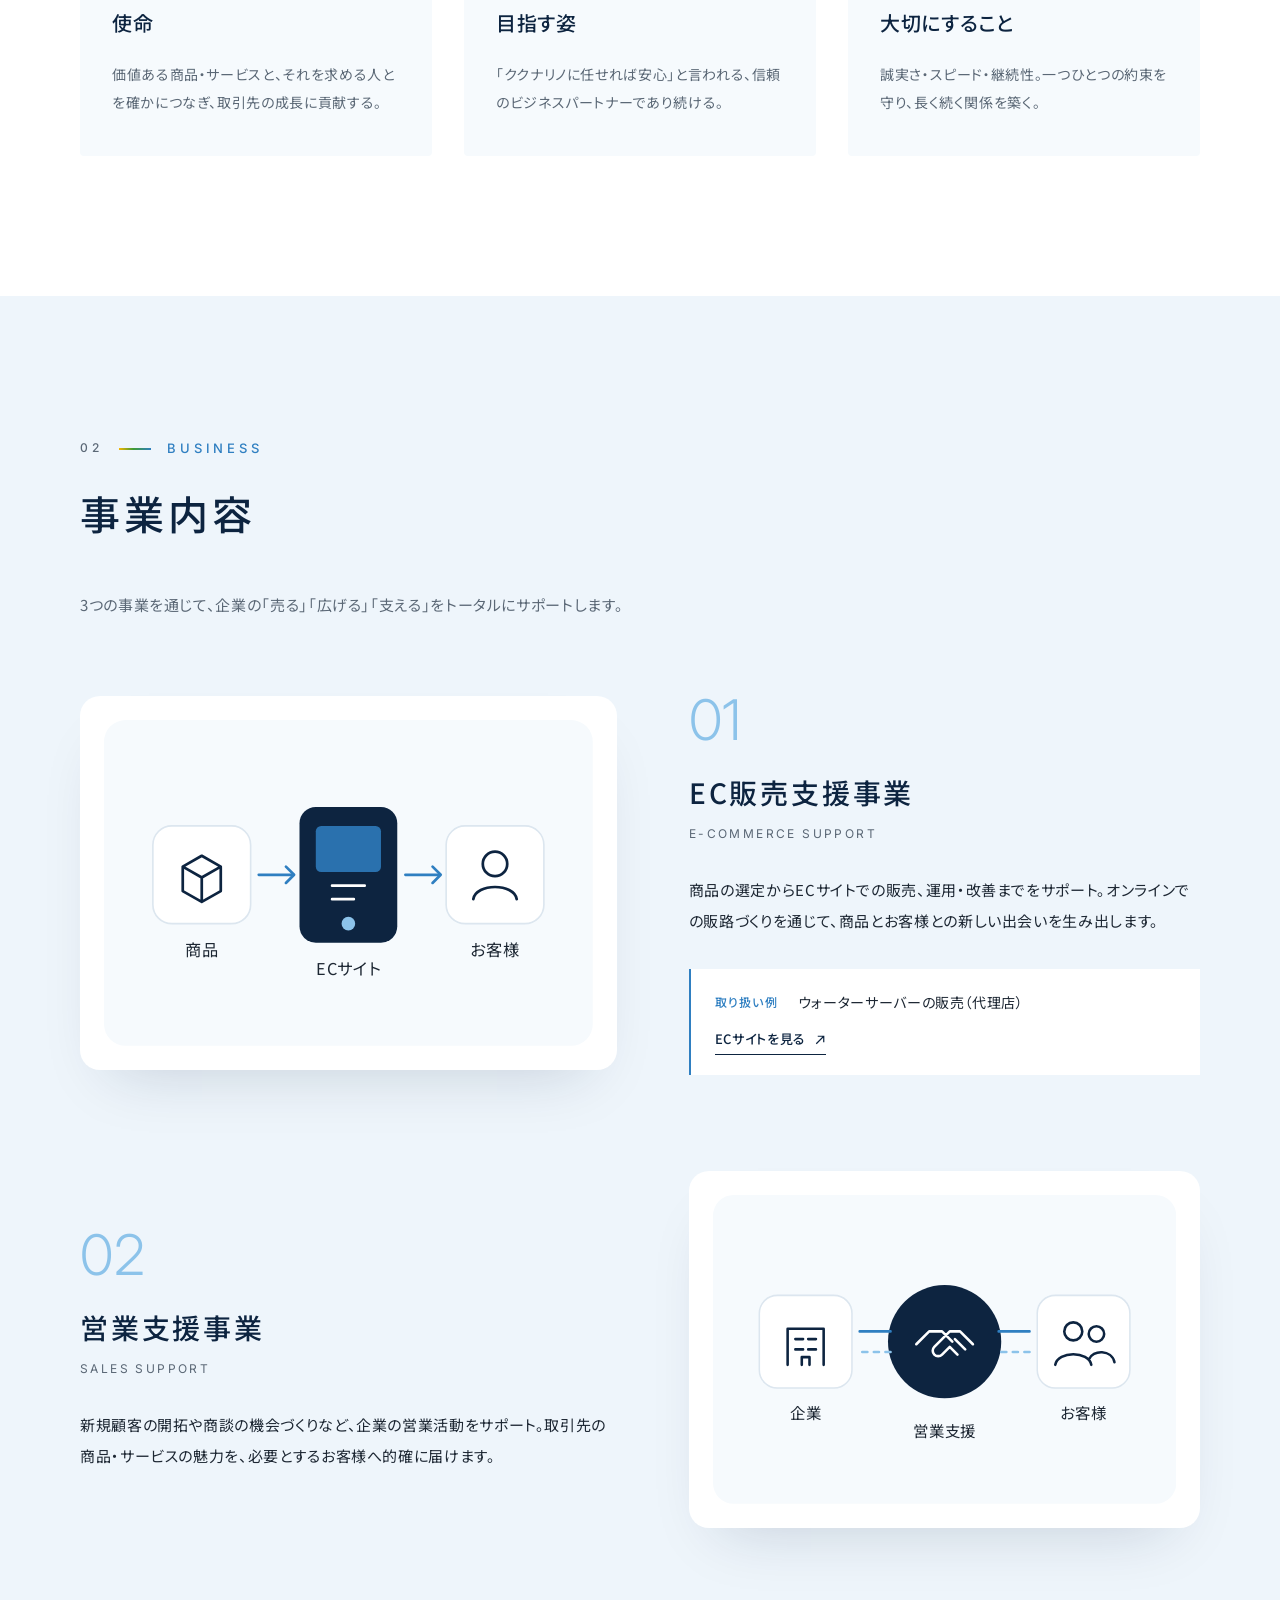
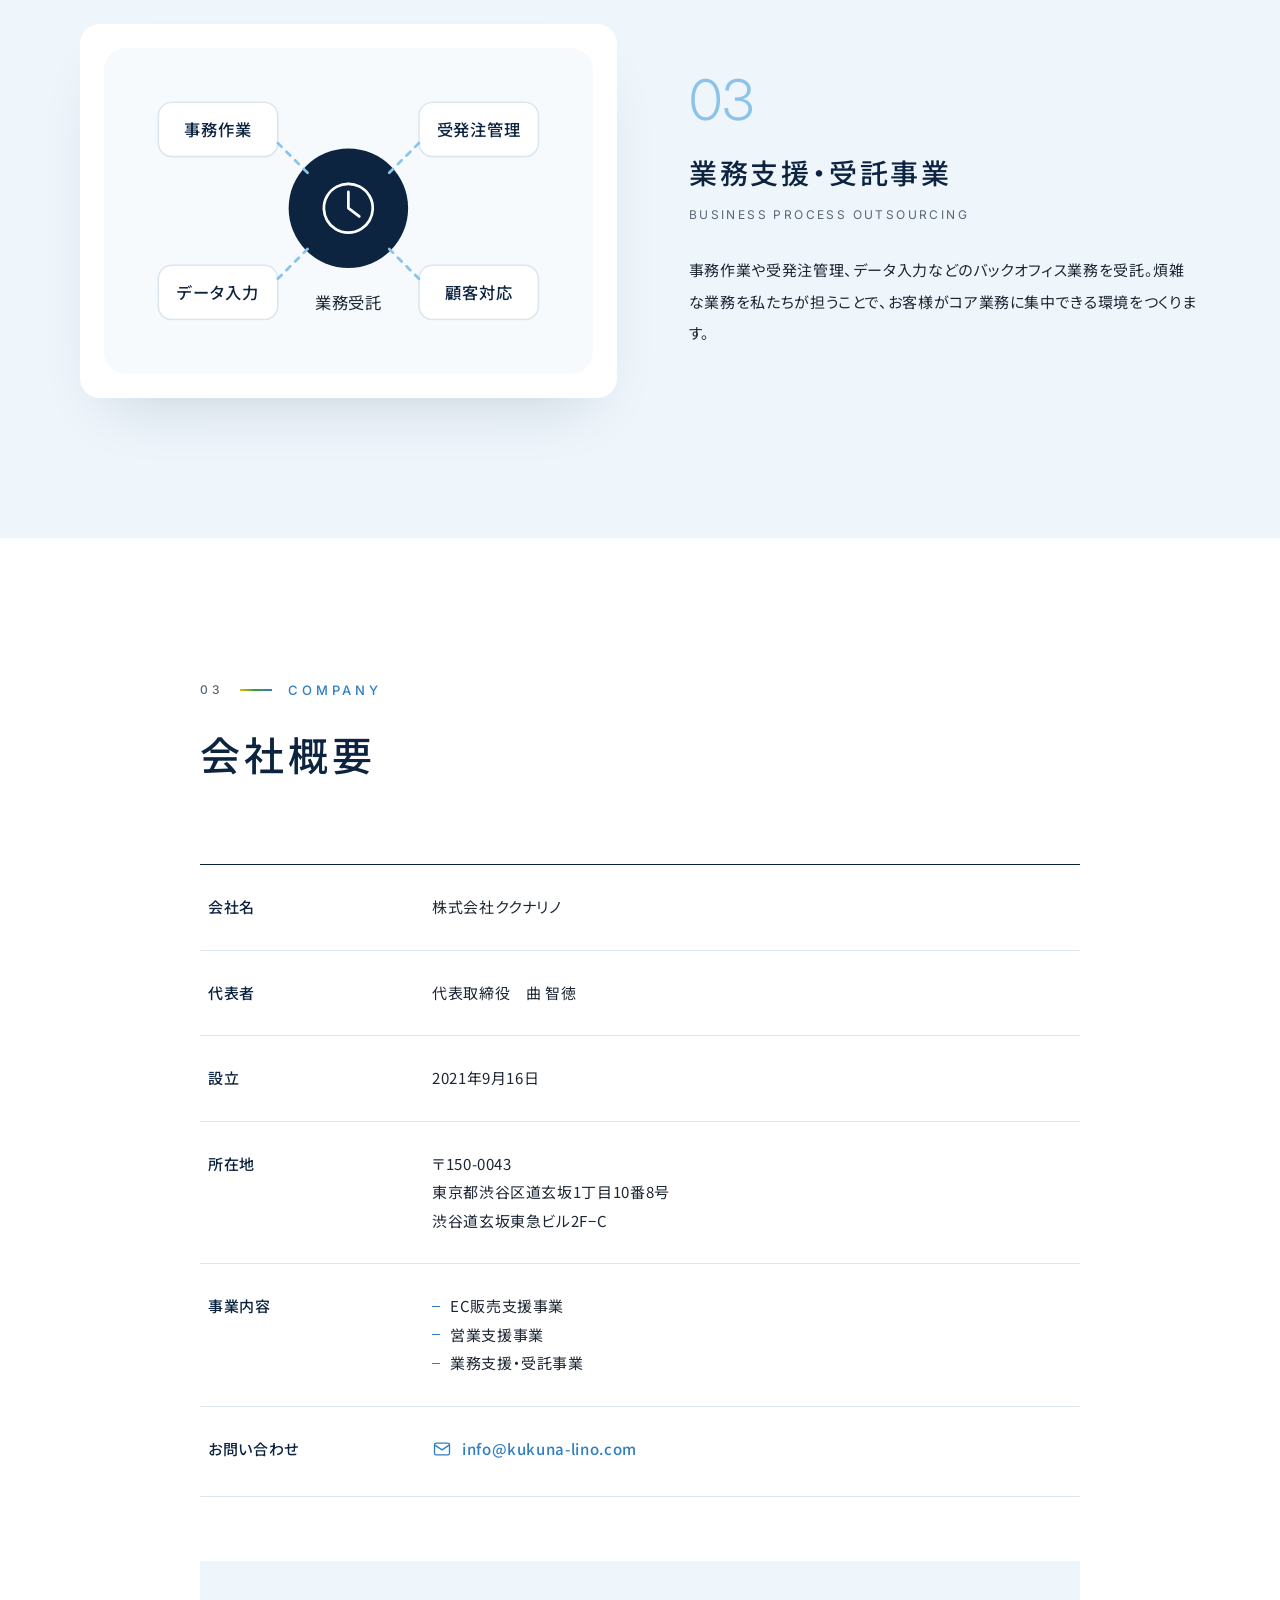
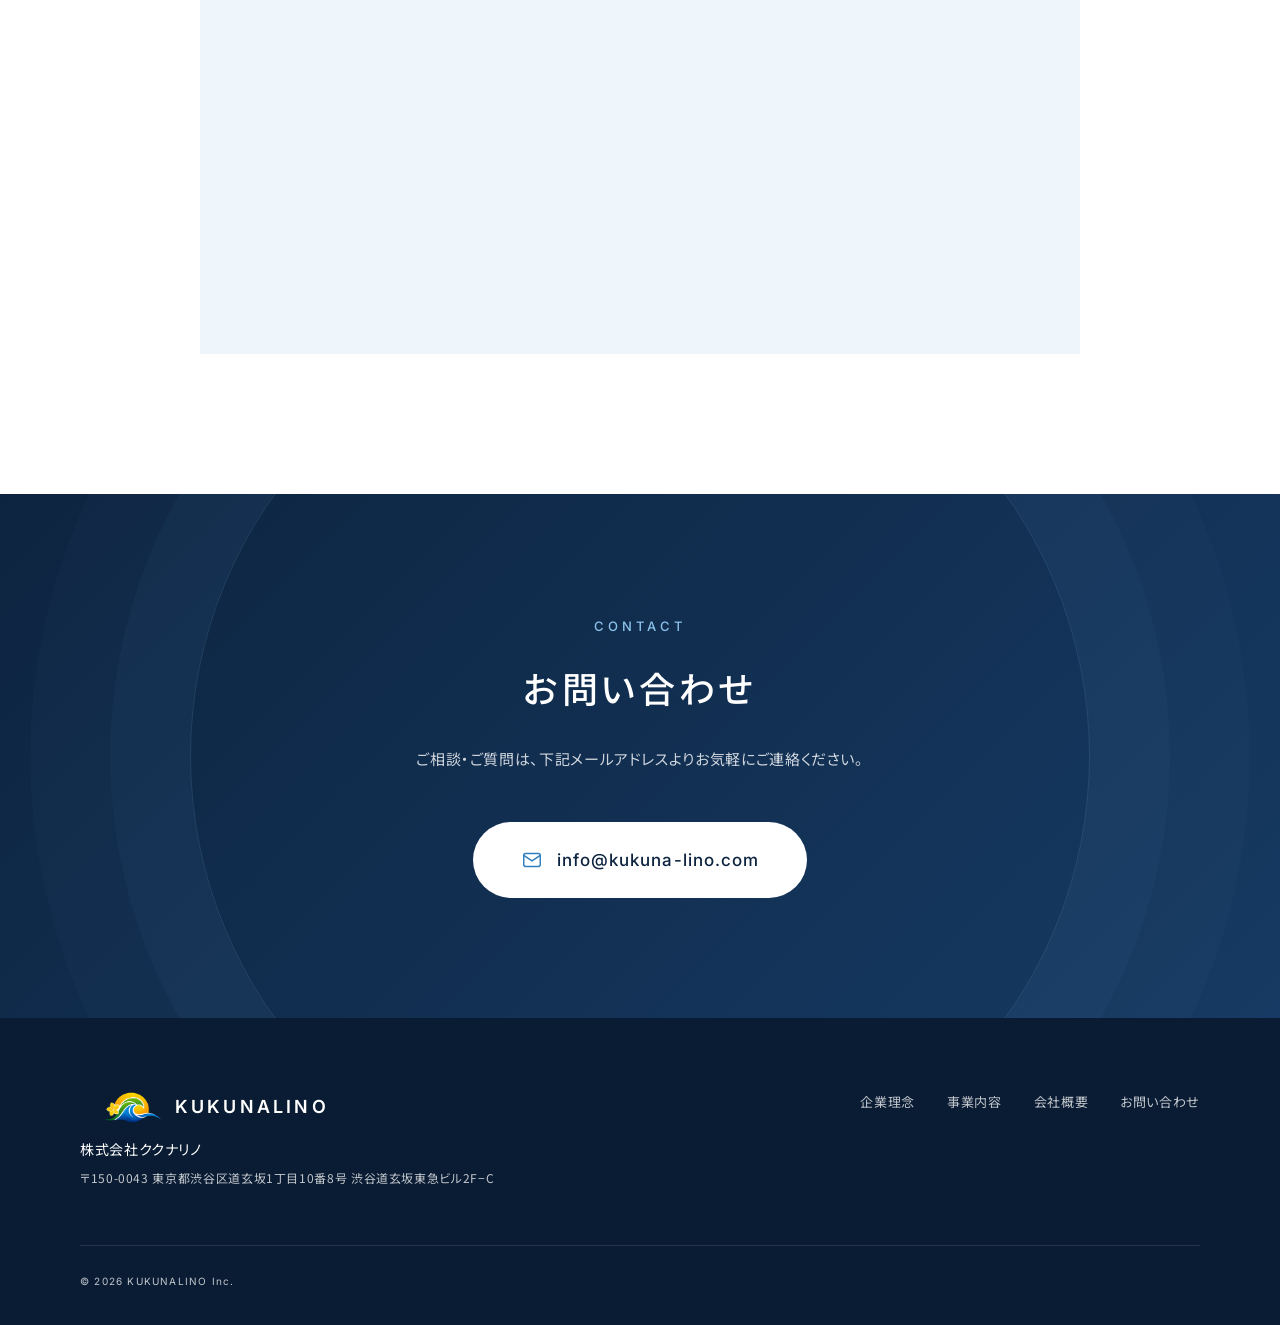
==== commit d392cba7: "Apply supplied logo, favicon, OGP image and brand accents Co-Authored-By: Claude Opus 5.5 <noreply@a" ====
--- a/index.html
+++ b/index.html
@@ -3,14 +3,15 @@
 <head>
   <meta charset="UTF-8">
   <meta name="viewport" content="width=device-width, initial-scale=1">
-  <title>株式会社ククナリノ | KUKUNA LINO Inc.</title>
+  <title>株式会社ククナリノ | KUKUNALINO Inc.</title>
   <meta name="description" content="株式会社ククナリノは、EC販売支援事業・営業支援事業・業務支援・受託事業を通じて、企業の成長を支えるパートナーです。">
-  <meta property="og:title" content="株式会社ククナリノ | KUKUNA LINO Inc.">
+  <meta property="og:title" content="株式会社ククナリノ | KUKUNALINO Inc.">
   <meta property="og:description" content="EC販売支援・営業支援・業務支援／受託で、ビジネスに確かな流れを。">
   <meta property="og:type" content="website">
   <meta property="og:url" content="https://kukuna-lino.com/">
   <meta property="og:image" content="https://kukuna-lino.com/assets/images/ogp.jpg">
   <link rel="icon" href="assets/images/favicon.png">
+  <link rel="apple-touch-icon" href="assets/images/apple-touch-icon.png">
   <link rel="preconnect" href="https://fonts.googleapis.com">
   <link rel="preconnect" href="https://fonts.gstatic.com" crossorigin>
   <link href="https://fonts.googleapis.com/css2?family=Inter:wght@300;400;500;600&family=Noto+Sans+JP:wght@300;400;500;700&display=swap" rel="stylesheet">
@@ -24,7 +25,7 @@
       <a href="#top" class="header__logo" aria-label="株式会社ククナリノ トップへ">
         <!-- ロゴ画像を assets/images/logo.png に置くと自動で差し替わります -->
         <img src="assets/images/logo.png" alt="株式会社ククナリノ" class="header__logo-img" onerror="this.remove()">
-        <span class="header__logo-text">KUKUNA LINO</span>
+        <span class="header__logo-text">KUKUNALINO</span>
       </a>
       <nav class="nav" id="nav" aria-label="メインメニュー">
         <ul class="nav__list">
@@ -46,7 +47,7 @@
     <section class="hero">
       <div class="hero__bg" aria-hidden="true"></div>
       <div class="hero__inner">
-        <p class="hero__label fade">KUKUNA LINO Inc.</p>
+        <p class="hero__label fade">KUKUNALINO Inc.</p>
         <h1 class="hero__title fade">
           <span>つなぐ力で、</span><span>ビジネスに確かな流れを。</span>
         </h1>
@@ -316,7 +317,7 @@
   <footer class="footer">
     <div class="footer__inner">
       <div class="footer__brand">
-        <p class="footer__logo">KUKUNA LINO</p>
+        <p class="footer__logo"><img src="assets/images/logo-mark.png" alt="" width="83" height="32">KUKUNALINO</p>
         <p class="footer__name">株式会社ククナリノ</p>
         <p class="footer__addr">〒150-0043 東京都渋谷区道玄坂1丁目10番8号 渋谷道玄坂東急ビル2F−C</p>
       </div>
@@ -327,7 +328,7 @@
         <li><a href="#contact">お問い合わせ</a></li>
       </ul>
     </div>
-    <p class="footer__copy"><small>&copy; <span id="year">2026</span> KUKUNA LINO Inc.</small></p>
+    <p class="footer__copy"><small>&copy; <span id="year">2026</span> KUKUNALINO Inc.</small></p>
   </footer>
 
   <script src="assets/js/main.js"></script>
--- a/assets/css/style.css
+++ b/assets/css/style.css
@@ -13,6 +13,9 @@
   --text-sub: #5b6876;
   --line: #dce6ef;
   --white: #ffffff;
+  --sun: #f5b400;
+  --leaf: #3f9b35;
+  --brand-gradient: linear-gradient(90deg, var(--sun), var(--leaf) 45%, var(--blue));
 
   --font-ja: "Noto Sans JP", "Hiragino Kaku Gothic ProN", "Hiragino Sans", Meiryo, sans-serif;
   --font-en: "Inter", "Noto Sans JP", sans-serif;
@@ -60,8 +63,10 @@
   margin-inline: auto;
   display: flex; align-items: center; justify-content: space-between;
 }
-.header__logo { display: flex; align-items: center; gap: 12px; }
-.header__logo-img { height: 36px; width: auto; }
+.header__logo { display: flex; align-items: center; gap: 12px; position: relative; z-index: 110; }
+.header__logo-img { height: 54px; width: auto; transition: height .4s var(--ease); }
+.header.is-scrolled .header__logo-img { height: 44px; }
+.header.is-menu-open { backdrop-filter: none; -webkit-backdrop-filter: none; }
 .header__logo-text {
   font-family: var(--font-en); font-weight: 600; font-size: 18px;
   letter-spacing: .18em; color: var(--navy);
@@ -167,7 +172,7 @@
   font-size: 12px; color: var(--text-sub);
   display: flex; align-items: center; gap: 16px;
 }
-.section__num::after { content: ""; width: 32px; height: 1px; background: var(--line); }
+.section__num::after { content: ""; width: 32px; height: 2px; background: var(--brand-gradient); }
 .section__ja {
   margin-top: 14px;
   font-size: clamp(28px, 3.4vw, 40px); font-weight: 500;
@@ -195,7 +200,11 @@
   padding: 40px 32px;
   background: var(--ice-2);
   border-radius: 4px;
-  border-top: 2px solid var(--blue);
+  position: relative;
+}
+.values__item::before {
+  content: ""; position: absolute; inset: 0 0 auto; height: 2px;
+  background: var(--brand-gradient);
 }
 .values__en {
   font-family: var(--font-en); font-size: 12px; letter-spacing: .25em;
@@ -316,7 +325,8 @@
   width: min(1120px, 100% - 48px); margin-inline: auto;
   display: flex; justify-content: space-between; gap: 40px; flex-wrap: wrap;
 }
-.footer__logo { font-family: var(--font-en); font-weight: 600; letter-spacing: .18em; color: var(--white); font-size: 18px; }
+.footer__logo img { width: auto; height: 32px; }
+.footer__logo { display: flex; align-items: center; gap: 12px; font-family: var(--font-en); font-weight: 600; letter-spacing: .18em; color: var(--white); font-size: 18px; }
 .footer__name { margin-top: 12px; font-size: 14px; color: var(--white); }
 .footer__addr { margin-top: 4px; font-size: 12px; }
 .footer__nav { display: flex; gap: 32px; flex-wrap: wrap; font-size: 13px; }
@@ -362,7 +372,7 @@
 
   .nav {
     position: fixed; inset: 0; z-index: 105;
-    background: rgba(255, 255, 255, .98);
+    background: var(--white);
     display: flex; align-items: center; justify-content: center;
     opacity: 0; visibility: hidden;
     transition: opacity .4s var(--ease), visibility .4s;
@@ -387,5 +397,6 @@
   .contact__btn { padding: 18px 28px; font-size: 15px; }
 
   .footer__inner { flex-direction: column; }
+  .header__logo-img, .header.is-scrolled .header__logo-img { height: 34px; }
   .footer__nav { gap: 20px; }
 }
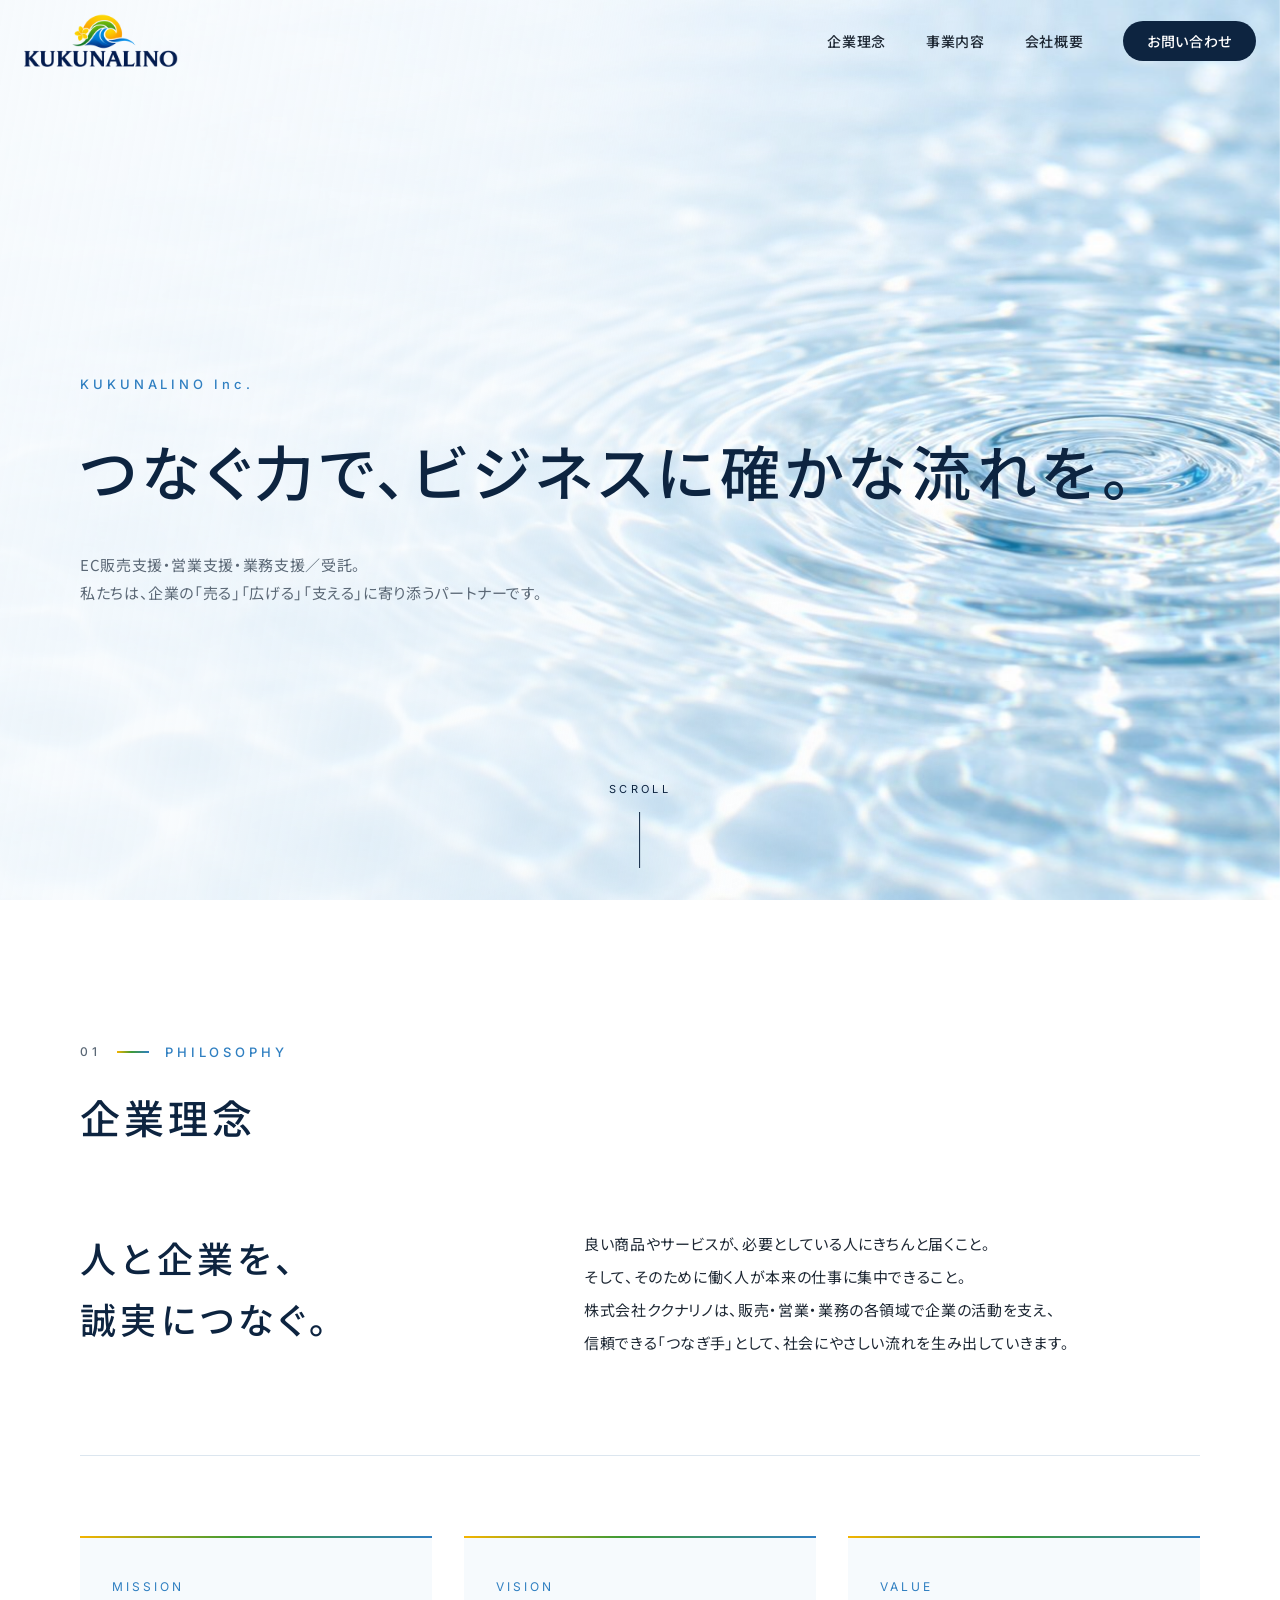
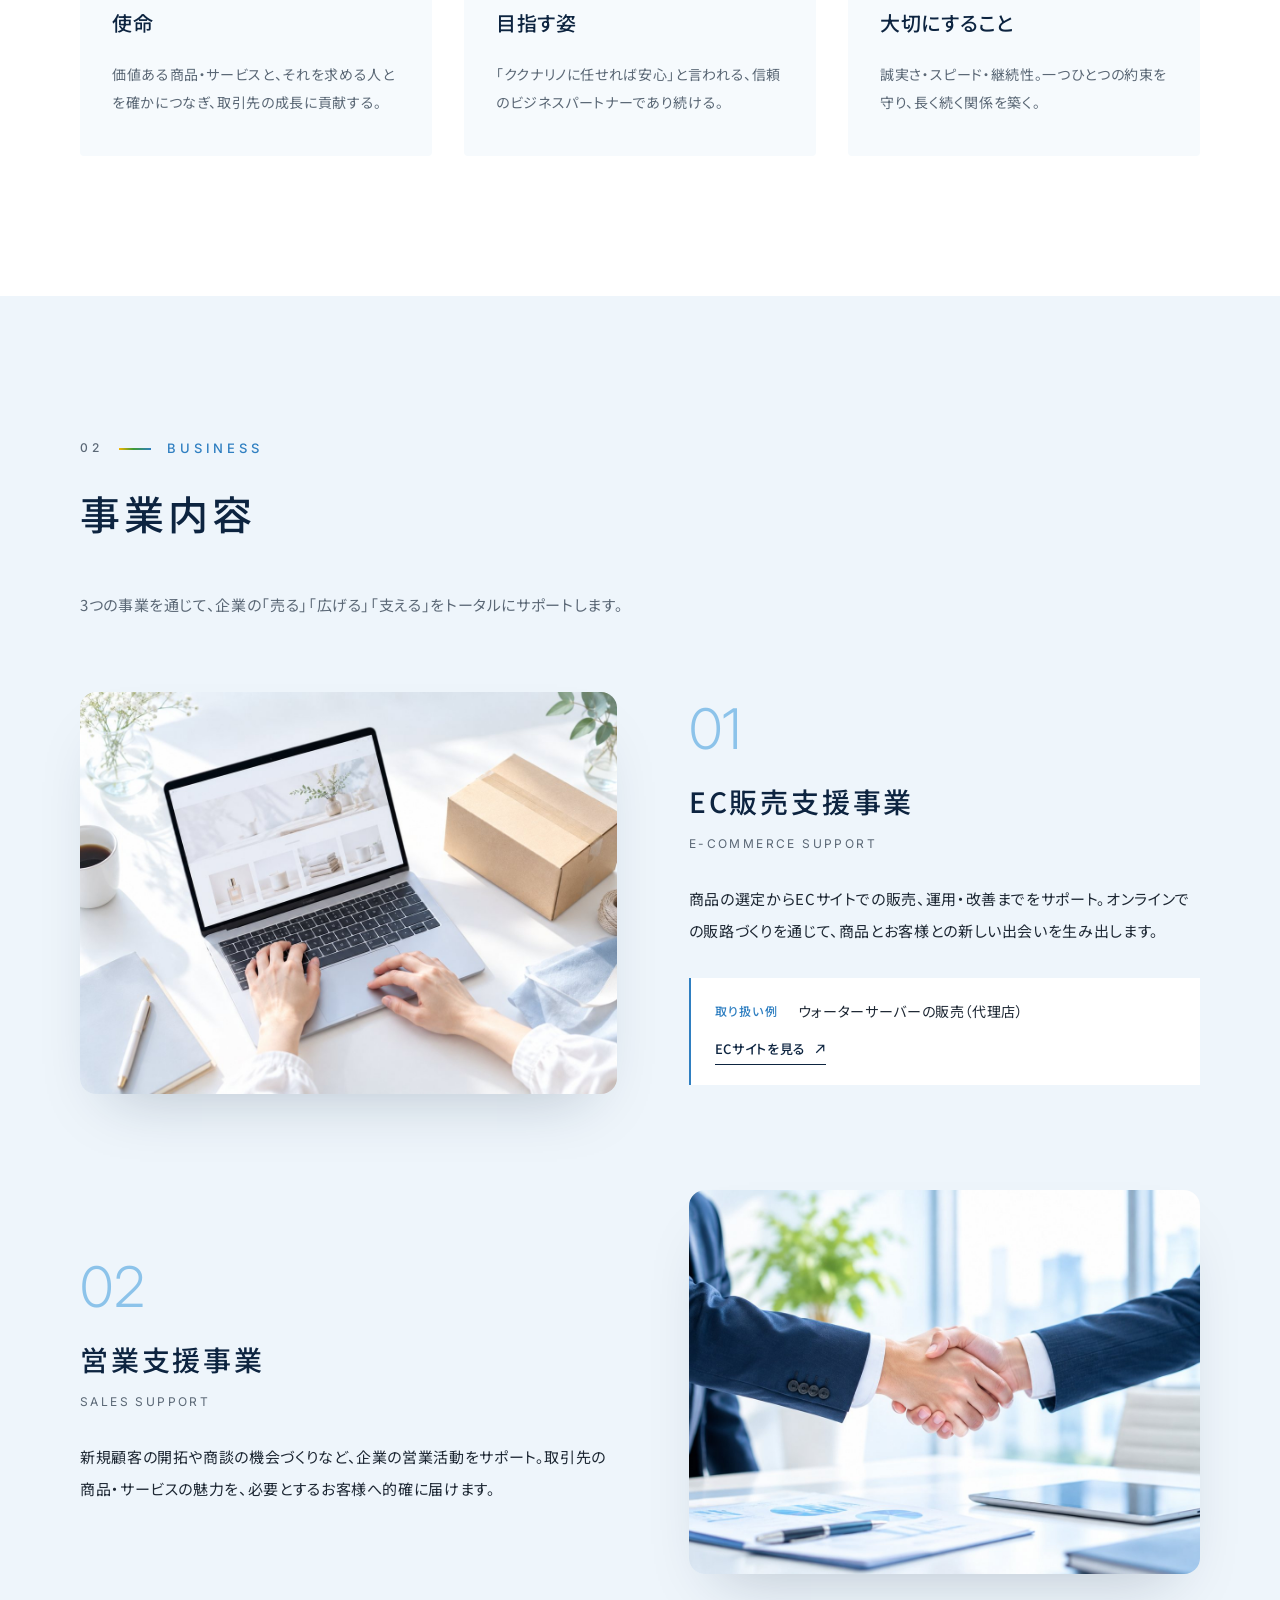
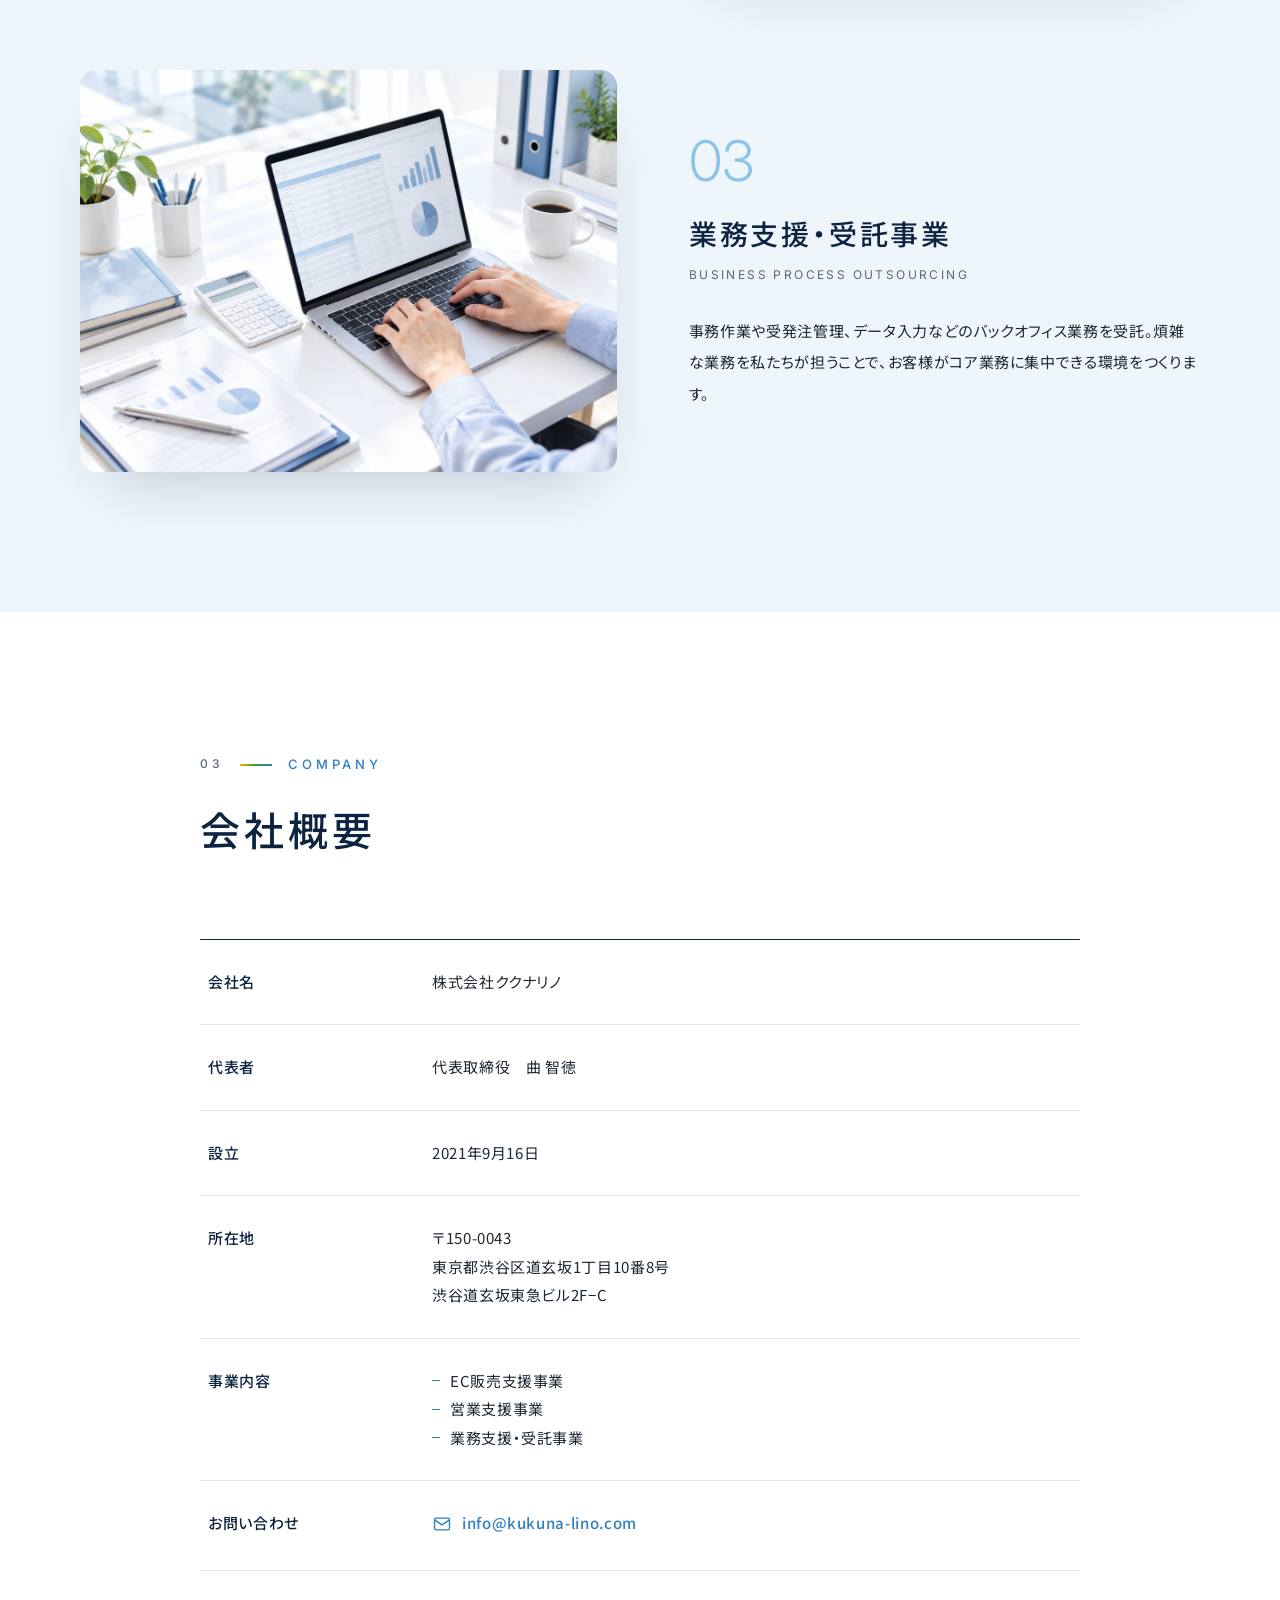
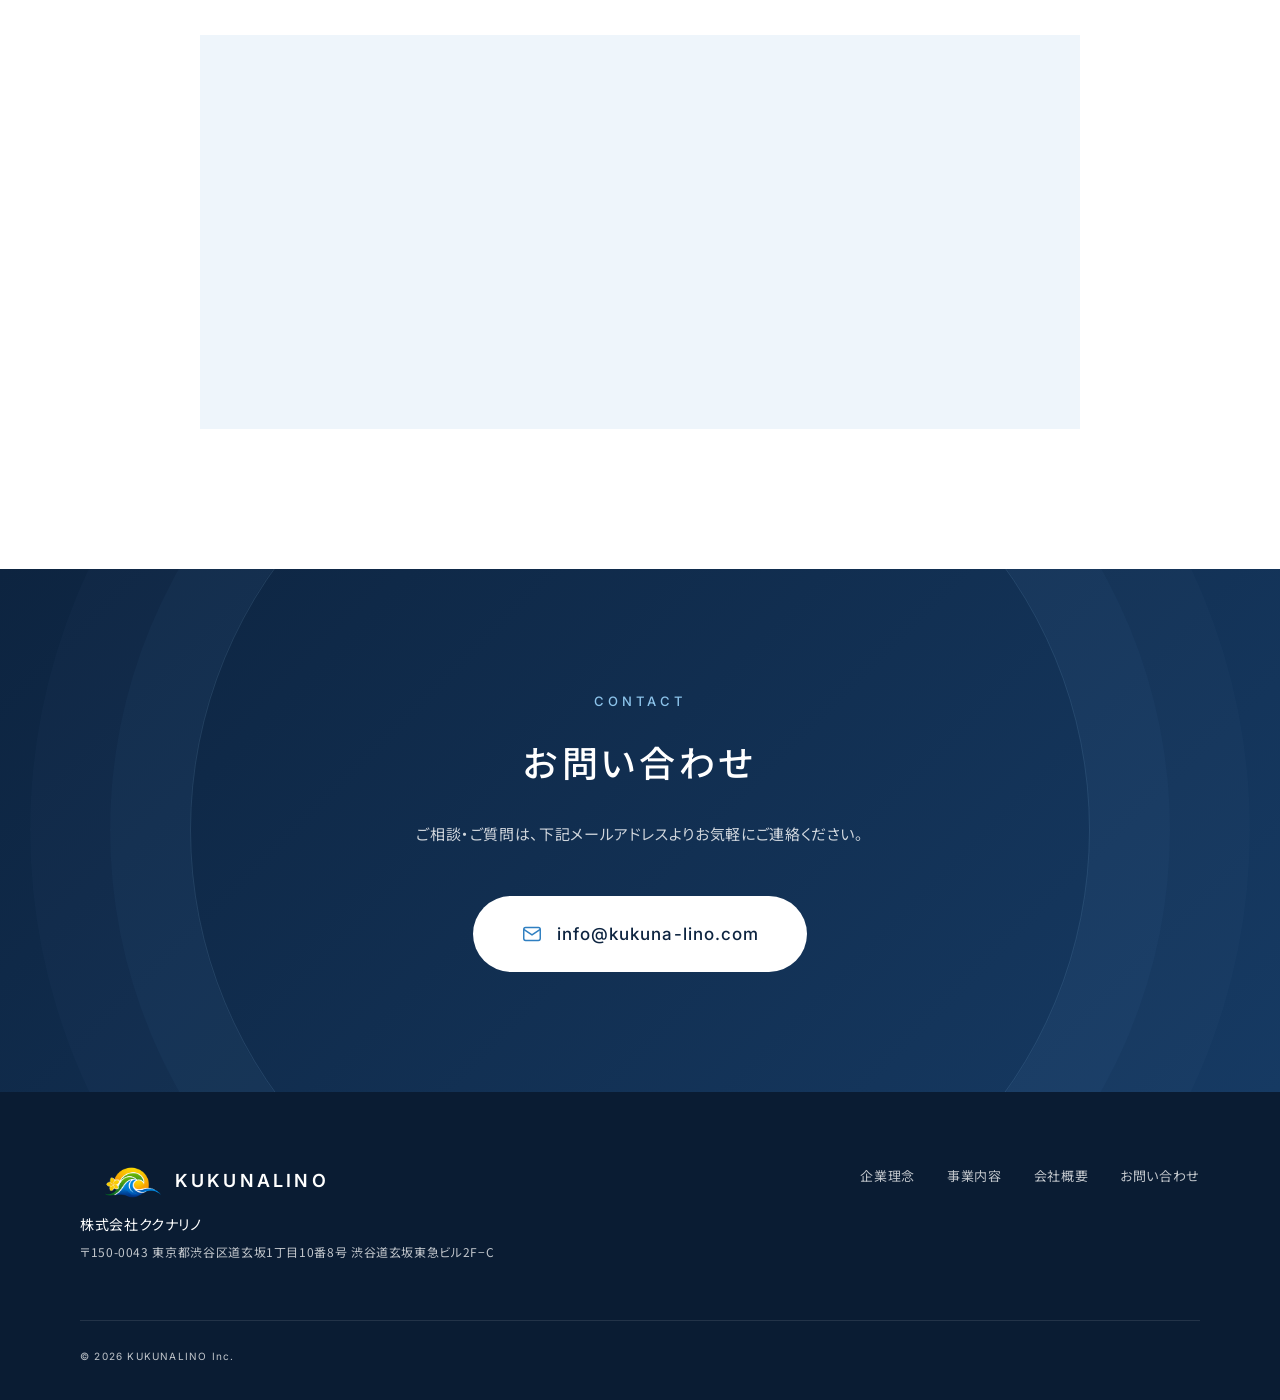
==== commit a46b9402: "Replace business illustrations with supplied photos Co-Authored-By: Claude Opus 5.5 <noreply@anthrop" ====
--- a/index.html
+++ b/index.html
@@ -113,33 +113,7 @@
           <!-- EC -->
           <article class="biz fade">
             <div class="biz__figure">
-              <svg viewBox="0 0 360 240" role="img" aria-label="EC販売支援のイメージ図：商品からECサイトを通じてお客様へ届く流れ">
-                <rect x="0" y="0" width="360" height="240" rx="16" class="fig-bg"/>
-                <!-- product -->
-                <g transform="translate(36,78)">
-                  <rect width="72" height="72" rx="14" class="fig-card"/>
-                  <path d="M22 30 L36 22 L50 30 L50 48 L36 56 L22 48 Z M22 30 L36 38 L50 30 M36 38 L36 56" class="fig-line"/>
-                  <text x="36" y="96" class="fig-txt">商品</text>
-                </g>
-                <!-- shop -->
-                <g transform="translate(144,64)">
-                  <rect width="72" height="100" rx="12" class="fig-card fig-card--accent"/>
-                  <rect x="12" y="14" width="48" height="34" rx="4" class="fig-screen"/>
-                  <path d="M24 58 h24 M24 68 h16" class="fig-line fig-line--w"/>
-                  <circle cx="36" cy="86" r="5" class="fig-dot-w"/>
-                  <text x="36" y="124" class="fig-txt">ECサイト</text>
-                </g>
-                <!-- customer -->
-                <g transform="translate(252,78)">
-                  <rect width="72" height="72" rx="14" class="fig-card"/>
-                  <circle cx="36" cy="28" r="9" class="fig-line"/>
-                  <path d="M20 54 c2-12 30-12 32 0" class="fig-line"/>
-                  <text x="36" y="96" class="fig-txt">お客様</text>
-                </g>
-                <path d="M114 114 h24" class="fig-arrow"/>
-                <path d="M222 114 h24" class="fig-arrow"/>
-                <path d="M134 108 l6 6 -6 6 M242 108 l6 6 -6 6" class="fig-arrow"/>
-              </svg>
+              <img src="assets/images/biz-ec.jpg" alt="EC販売支援事業のイメージ：ノートパソコンでECサイトを運営する様子" width="1200" height="900" loading="lazy">
             </div>
             <div class="biz__body">
               <p class="biz__num">01</p>
@@ -162,28 +136,7 @@
           <!-- Sales -->
           <article class="biz biz--reverse fade">
             <div class="biz__figure">
-              <svg viewBox="0 0 360 240" role="img" aria-label="営業支援のイメージ図：企業とお客様の間をククナリノがつなぐ">
-                <rect x="0" y="0" width="360" height="240" rx="16" class="fig-bg"/>
-                <g transform="translate(36,78)">
-                  <rect width="72" height="72" rx="14" class="fig-card"/>
-                  <path d="M22 54 V26 h28 v28 M28 34 h6 M38 34 h6 M28 42 h6 M38 42 h6 M33 54 v-6 h6 v6" class="fig-line"/>
-                  <text x="36" y="96" class="fig-txt">企業</text>
-                </g>
-                <g transform="translate(144,70)">
-                  <circle cx="36" cy="44" r="44" class="fig-card fig-card--accent"/>
-                  <path d="M14 46 l10-10 h10 l8 8 M58 46 l-10-10 h-8 l-12 12 a4 4 0 0 0 6 6 l6-6 m0 0 l6 6 m-2-12 l8 8" class="fig-line fig-line--w"/>
-                  <text x="36" y="118" class="fig-txt">営業支援</text>
-                </g>
-                <g transform="translate(252,78)">
-                  <rect width="72" height="72" rx="14" class="fig-card"/>
-                  <circle cx="28" cy="28" r="7" class="fig-line"/>
-                  <circle cx="46" cy="30" r="6" class="fig-line"/>
-                  <path d="M14 54 c2-11 26-11 28 0 M40 50 c3-8 18-8 20 2" class="fig-line"/>
-                  <text x="36" y="96" class="fig-txt">お客様</text>
-                </g>
-                <path d="M114 106 h24 M222 106 h24" class="fig-arrow"/>
-                <path d="M138 122 h-24 M246 122 h-24" class="fig-arrow fig-arrow--sub"/>
-              </svg>
+              <img src="assets/images/biz-sales.jpg" alt="営業支援事業のイメージ：商談成立の握手" width="1200" height="900" loading="lazy">
             </div>
             <div class="biz__body">
               <p class="biz__num">02</p>
@@ -198,31 +151,7 @@
           <!-- BPO -->
           <article class="biz fade">
             <div class="biz__figure">
-              <svg viewBox="0 0 360 240" role="img" aria-label="業務支援・受託のイメージ図：事務・受発注・データ入力などのバックオフィス業務を受託">
-                <rect x="0" y="0" width="360" height="240" rx="16" class="fig-bg"/>
-                <g transform="translate(144,74)">
-                  <circle cx="36" cy="44" r="44" class="fig-card fig-card--accent"/>
-                  <path d="M36 26 a18 18 0 1 1 -0.1 0 M36 32 v12 l8 6" class="fig-line fig-line--w"/>
-                  <text x="36" y="118" class="fig-txt">業務受託</text>
-                </g>
-                <g transform="translate(40,40)">
-                  <rect width="88" height="40" rx="10" class="fig-card"/>
-                  <text x="44" y="25" class="fig-txt fig-txt--in">事務作業</text>
-                </g>
-                <g transform="translate(232,40)">
-                  <rect width="88" height="40" rx="10" class="fig-card"/>
-                  <text x="44" y="25" class="fig-txt fig-txt--in">受発注管理</text>
-                </g>
-                <g transform="translate(40,160)">
-                  <rect width="88" height="40" rx="10" class="fig-card"/>
-                  <text x="44" y="25" class="fig-txt fig-txt--in">データ入力</text>
-                </g>
-                <g transform="translate(232,160)">
-                  <rect width="88" height="40" rx="10" class="fig-card"/>
-                  <text x="44" y="25" class="fig-txt fig-txt--in">顧客対応</text>
-                </g>
-                <path d="M128 70 L150 92 M232 70 L210 92 M128 170 L150 148 M232 170 L210 148" class="fig-arrow fig-arrow--sub"/>
-              </svg>
+              <img src="assets/images/biz-bpo.jpg" alt="業務支援・受託事業のイメージ：パソコンで事務作業・データ管理を行う様子" width="1200" height="900" loading="lazy">
             </div>
             <div class="biz__body">
               <p class="biz__num">03</p>
--- a/assets/css/style.css
+++ b/assets/css/style.css
@@ -102,28 +102,21 @@
 }
 .hero__bg {
   position: absolute; inset: 0;
-  /* hero.jpg を置くと背景写真になります（なければグラデーションのみ） */
-  background:
-    linear-gradient(100deg, rgba(246, 250, 253, .96) 0%, rgba(246, 250, 253, .82) 45%, rgba(246, 250, 253, .2) 100%),
-    url("../images/hero.jpg") center / cover no-repeat,
-    radial-gradient(ellipse 60% 70% at 85% 30%, #cfe5f6 0%, transparent 70%),
-    radial-gradient(ellipse 50% 50% at 70% 85%, #e1eefa 0%, transparent 70%),
-    var(--ice-2);
+  overflow: hidden;
+}
+.hero__bg::before {
+  content: ""; position: absolute; inset: 0;
+  background: url("../images/hero.jpg") 70% center / cover no-repeat;
+  animation: heroZoom 20s ease-out both;
 }
 .hero__bg::after {
-  content: ""; position: absolute; right: -10vw; top: 50%;
-  width: 60vw; height: 60vw; max-width: 820px; max-height: 820px;
-  transform: translateY(-50%);
-  border-radius: 50%;
-  border: 1px solid rgba(47, 127, 193, .18);
-  box-shadow:
-    0 0 0 6vw rgba(47, 127, 193, .04),
-    0 0 0 12vw rgba(47, 127, 193, .03);
-  animation: ripple 9s ease-in-out infinite;
-}
-@keyframes ripple {
-  0%, 100% { transform: translateY(-50%) scale(1); }
-  50% { transform: translateY(-50%) scale(1.04); }
+  content: ""; position: absolute; inset: 0;
+  /* 文字の読みやすさのため左側を白くぼかす */
+  background: linear-gradient(100deg, rgba(246, 250, 253, .92) 0%, rgba(246, 250, 253, .7) 40%, rgba(246, 250, 253, 0) 75%);
+}
+@keyframes heroZoom {
+  from { transform: scale(1.08); }
+  to { transform: scale(1); }
 }
 .hero__inner {
   position: relative;
@@ -223,11 +216,16 @@
 }
 .biz--reverse .biz__figure { order: 2; }
 .biz__figure {
-  background: var(--white);
-  border-radius: 20px;
-  padding: 24px;
-  box-shadow: 0 30px 60px -30px rgba(13, 36, 64, .18);
-}
+  border-radius: 16px;
+  overflow: hidden;
+  aspect-ratio: 4 / 3;
+  box-shadow: 0 30px 60px -30px rgba(13, 36, 64, .25);
+}
+.biz__figure img {
+  width: 100%; height: 100%; object-fit: cover;
+  transition: transform 1.2s var(--ease);
+}
+.biz:hover .biz__figure img { transform: scale(1.04); }
 .biz__num {
   font-family: var(--font-en); font-size: 56px; font-weight: 300;
   line-height: 1; color: var(--blue-light);
@@ -251,19 +249,6 @@
 }
 .biz__link svg { width: 12px; height: 12px; fill: none; stroke: currentColor; stroke-width: 1.6; }
 .biz__link:hover { color: var(--blue); gap: 12px; }
-
-/* SVG figure parts */
-.fig-bg { fill: var(--ice-2); }
-.fig-card { fill: var(--white); stroke: var(--line); stroke-width: 1.2; }
-.fig-card--accent { fill: var(--navy); stroke: none; }
-.fig-screen { fill: var(--blue); opacity: .85; }
-.fig-line { fill: none; stroke: var(--navy); stroke-width: 2; stroke-linecap: round; stroke-linejoin: round; }
-.fig-line--w { stroke: var(--white); }
-.fig-dot-w { fill: var(--blue-light); }
-.fig-txt { font-family: var(--font-ja); font-size: 12px; fill: var(--text); text-anchor: middle; letter-spacing: .05em; }
-.fig-txt--in { font-size: 12px; fill: var(--navy); font-weight: 500; }
-.fig-arrow { fill: none; stroke: var(--blue); stroke-width: 2; stroke-linecap: round; stroke-linejoin: round; }
-.fig-arrow--sub { stroke: var(--blue-light); stroke-dasharray: 4 5; }
 
 /* ---------- Company ---------- */
 .profile { border-top: 1px solid var(--navy); }
@@ -345,7 +330,7 @@
 @media (prefers-reduced-motion: reduce) {
   html { scroll-behavior: auto; }
   .fade { opacity: 1; transform: none; transition: none; }
-  .hero__bg::after, .hero__scroll::after { animation: none; }
+  .hero__bg::before, .hero__scroll::after { animation: none; }
 }
 
 /* ---------- Responsive ---------- */
@@ -384,9 +369,12 @@
   .section { padding: 96px 0; }
   .section__head { margin-bottom: 48px; }
   .hero__lead { font-size: 14px; }
+  .hero__title { font-size: 25px; letter-spacing: .06em; }
+  .hero__bg::before { background-position: 78% center; }
+  .hero__bg::after { background: linear-gradient(180deg, rgba(246, 250, 253, .55) 0%, rgba(246, 250, 253, .85) 45%, rgba(246, 250, 253, .55) 100%); }
   .business__intro { margin-top: -16px; margin-bottom: 48px; }
   .business__list { gap: 72px; }
-  .biz__figure { padding: 12px; border-radius: 14px; }
+  .biz__figure { border-radius: 12px; }
   .biz__num { font-size: 44px; }
 
   .profile__row { grid-template-columns: 1fr; gap: 6px; padding: 22px 4px; }
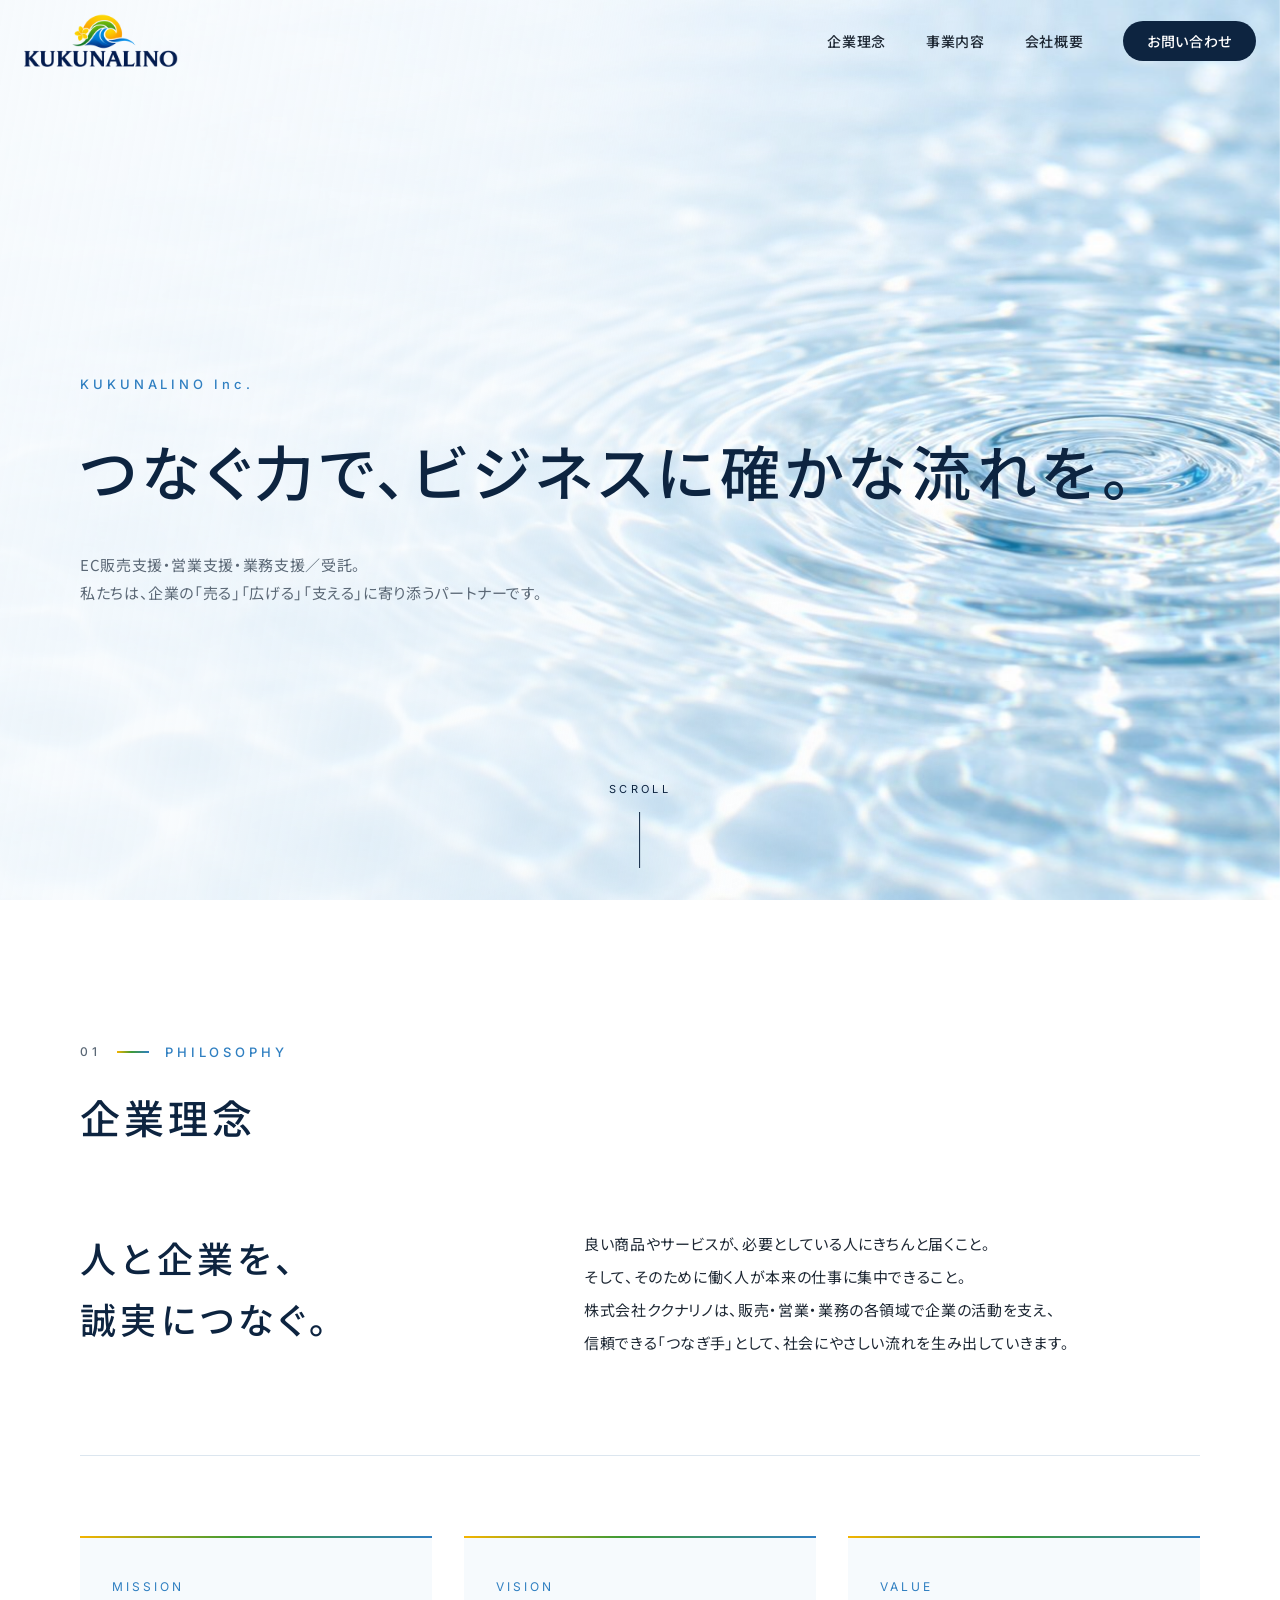
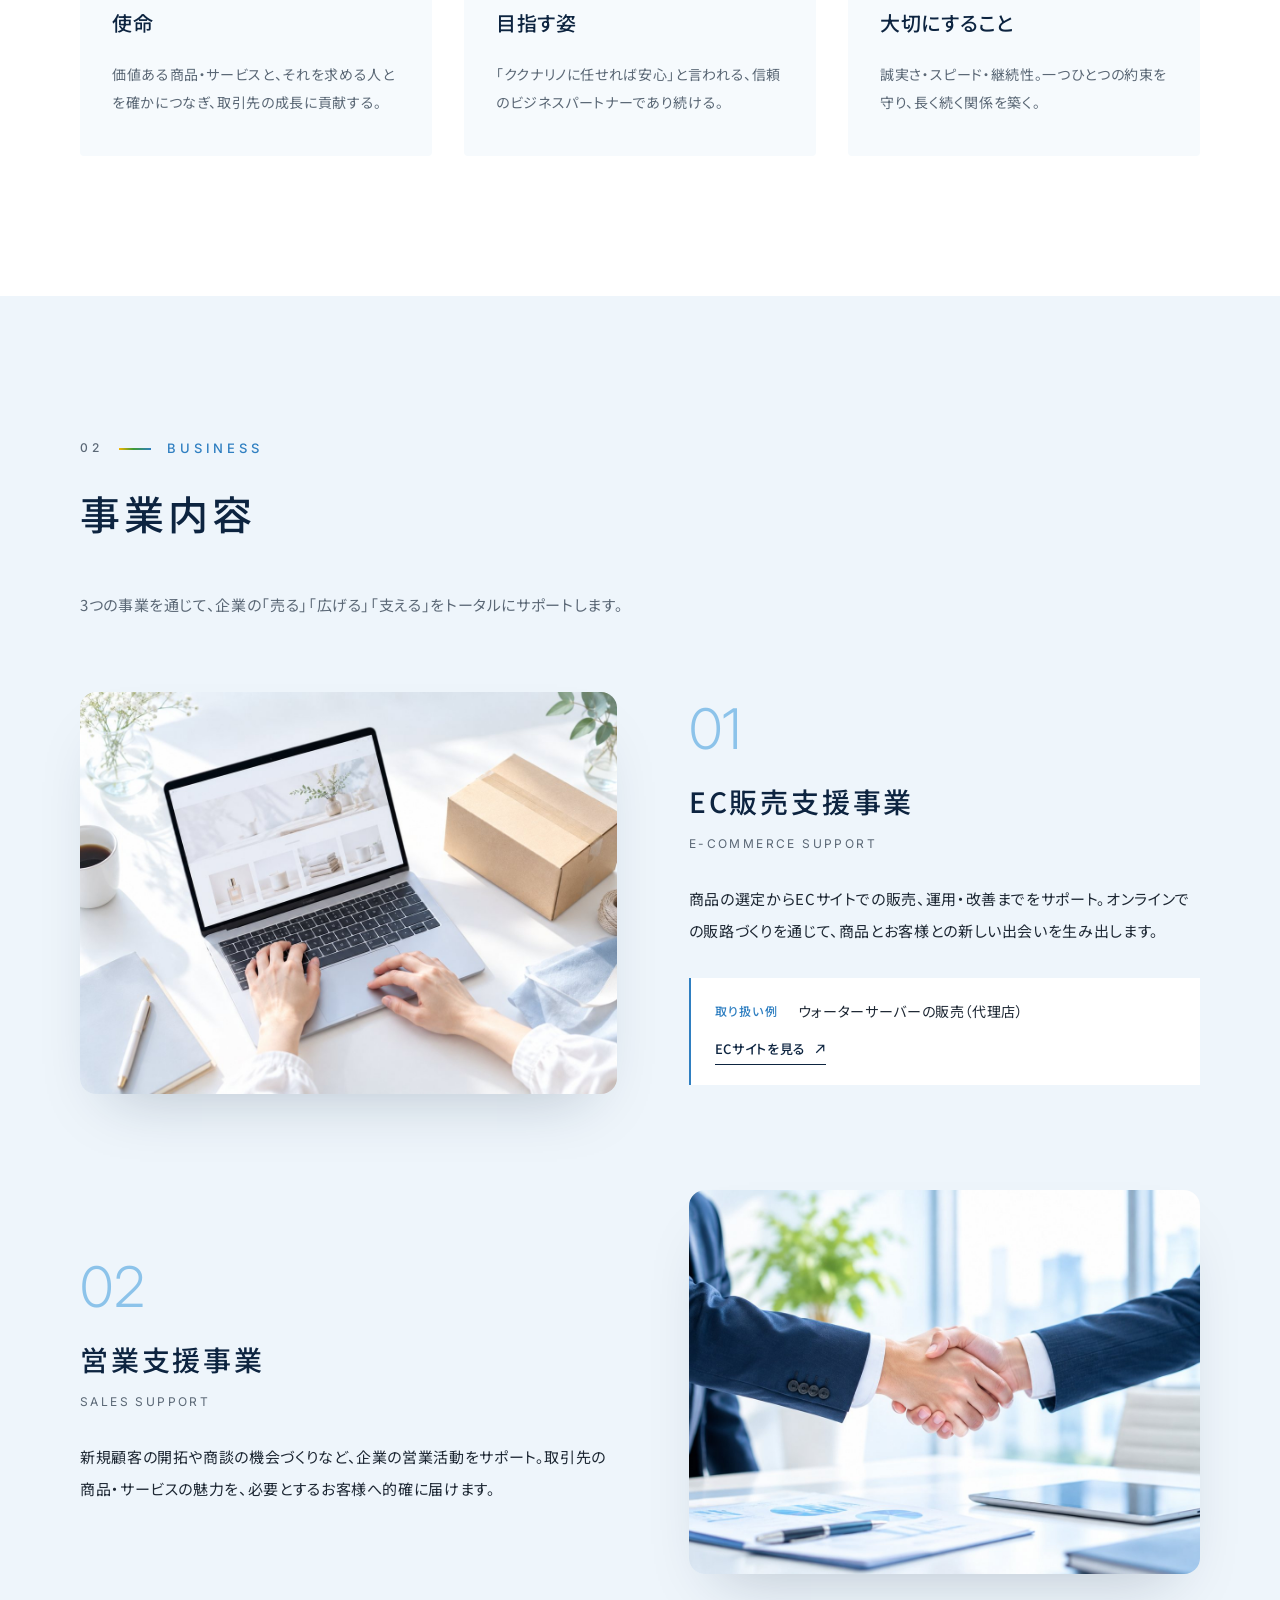
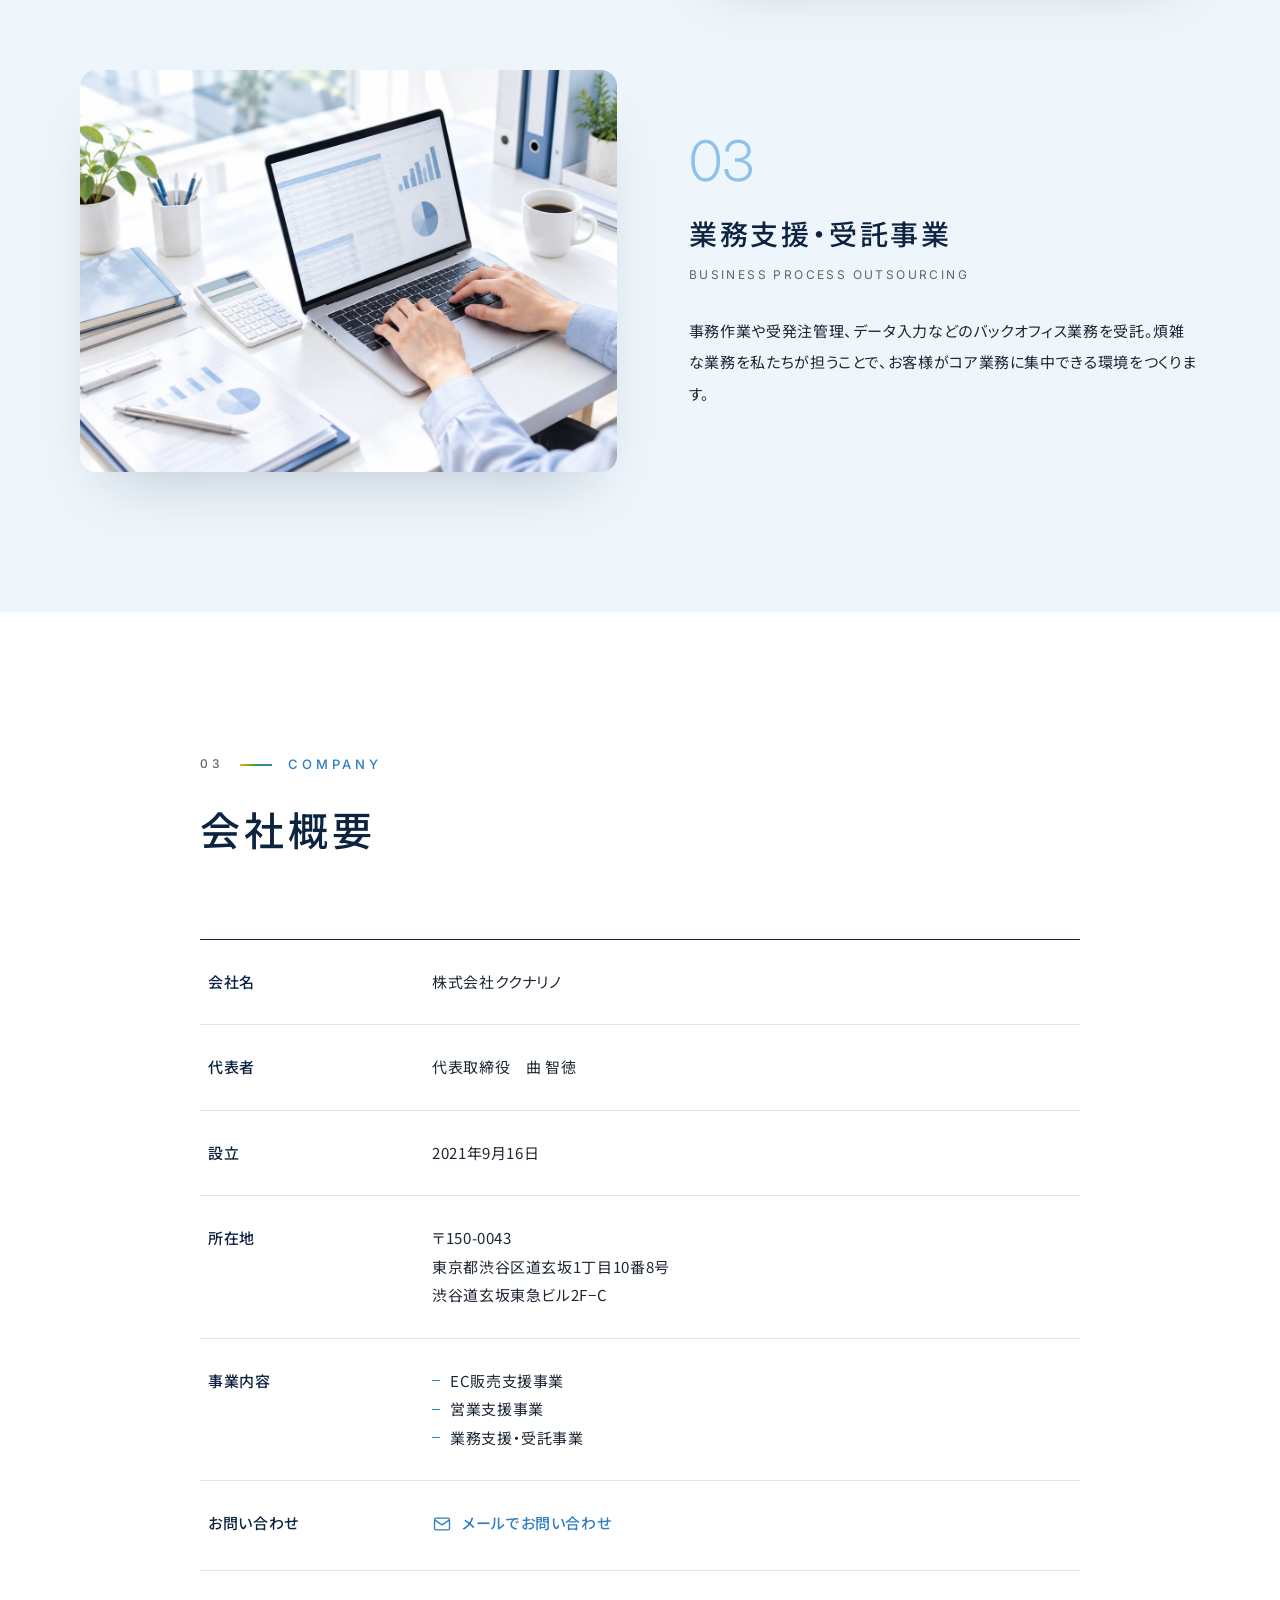
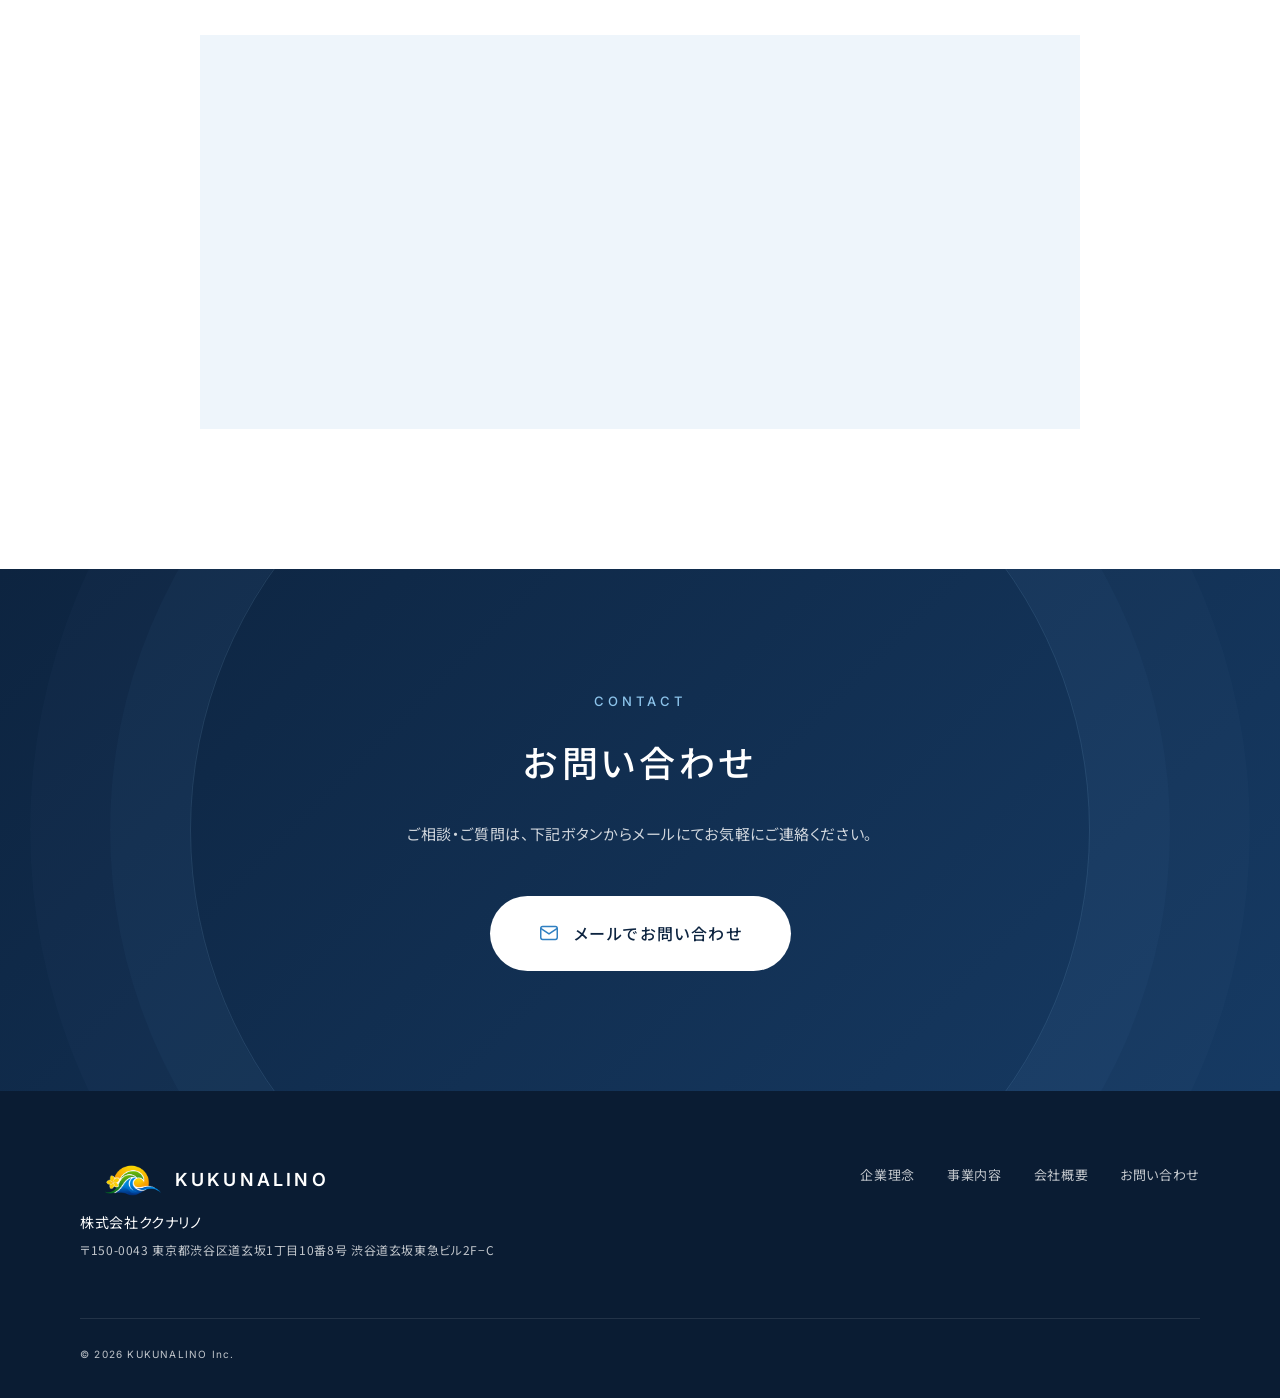
==== commit c09eff9a: "Hide email address text; show mail contact label instead Co-Authored-By: Claude Opus 5.5 <noreply@an" ====
--- a/index.html
+++ b/index.html
@@ -207,7 +207,7 @@
             <dd>
               <a href="mailto:info@kukuna-lino.com" class="mail-link">
                 <svg viewBox="0 0 24 24" aria-hidden="true"><rect x="3" y="5" width="18" height="14" rx="2"/><path d="M3 7l9 6 9-6"/></svg>
-                info@kukuna-lino.com
+                メールでお問い合わせ
               </a>
             </dd>
           </div>
@@ -230,11 +230,11 @@
           <p class="section__en section__en--light">Contact</p>
           <h2 class="contact__title">お問い合わせ</h2>
           <p class="contact__text">
-            ご相談・ご質問は、下記メールアドレスよりお気軽にご連絡ください。
+            ご相談・ご質問は、下記ボタンからメールにてお気軽にご連絡ください。
           </p>
           <a href="mailto:info@kukuna-lino.com" class="contact__btn">
             <svg viewBox="0 0 24 24" aria-hidden="true"><rect x="3" y="5" width="18" height="14" rx="2"/><path d="M3 7l9 6 9-6"/></svg>
-            <span>info@kukuna-lino.com</span>
+            <span>メールでお問い合わせ</span>
           </a>
         </div>
       </div>
--- a/assets/css/style.css
+++ b/assets/css/style.css
@@ -298,7 +298,7 @@
   display: inline-flex; align-items: center; gap: 14px;
   padding: 22px 48px; border-radius: 999px;
   background: var(--white); color: var(--navy);
-  font-family: var(--font-en); font-size: 17px; font-weight: 500; letter-spacing: .06em;
+  font-size: 16px; font-weight: 500; letter-spacing: .1em;
   transition: transform .4s var(--ease), box-shadow .4s var(--ease), background .3s;
 }
 .contact__btn svg { width: 22px; height: 22px; fill: none; stroke: var(--blue); stroke-width: 1.6; stroke-linejoin: round; }
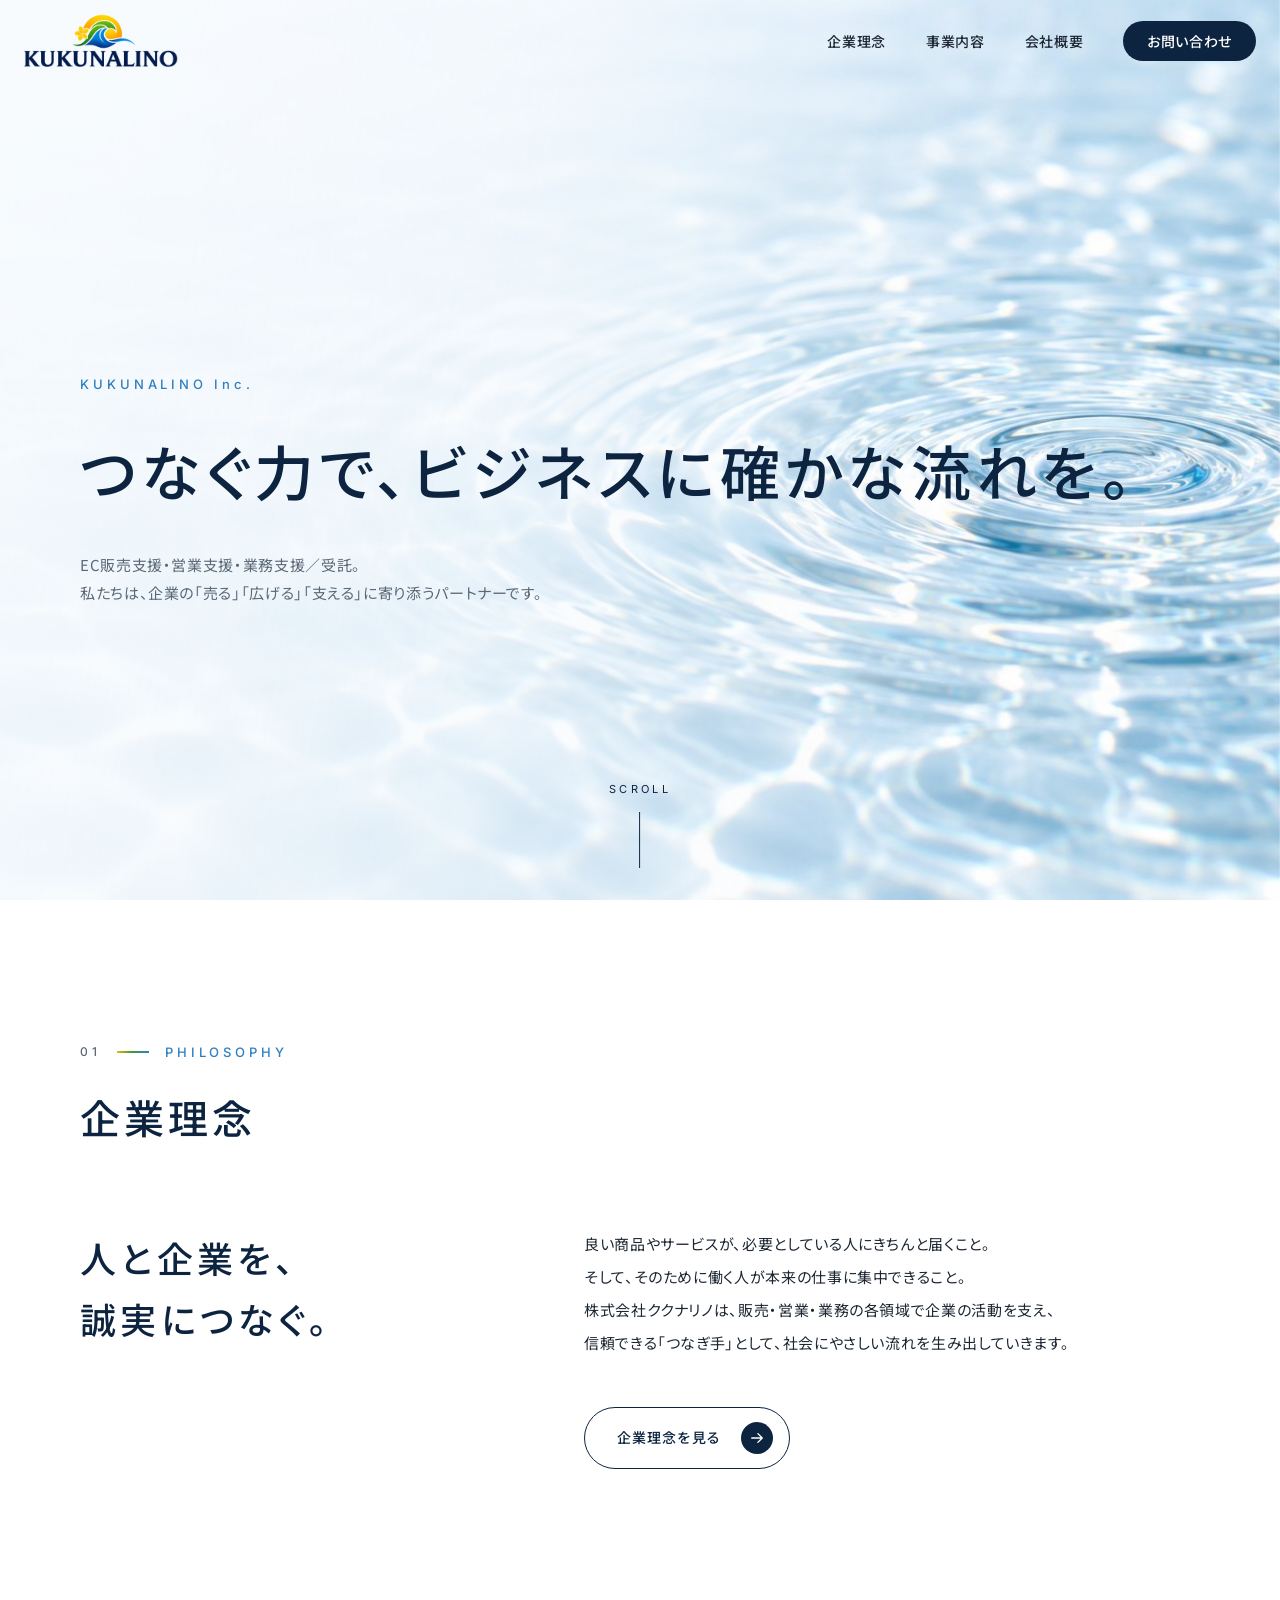
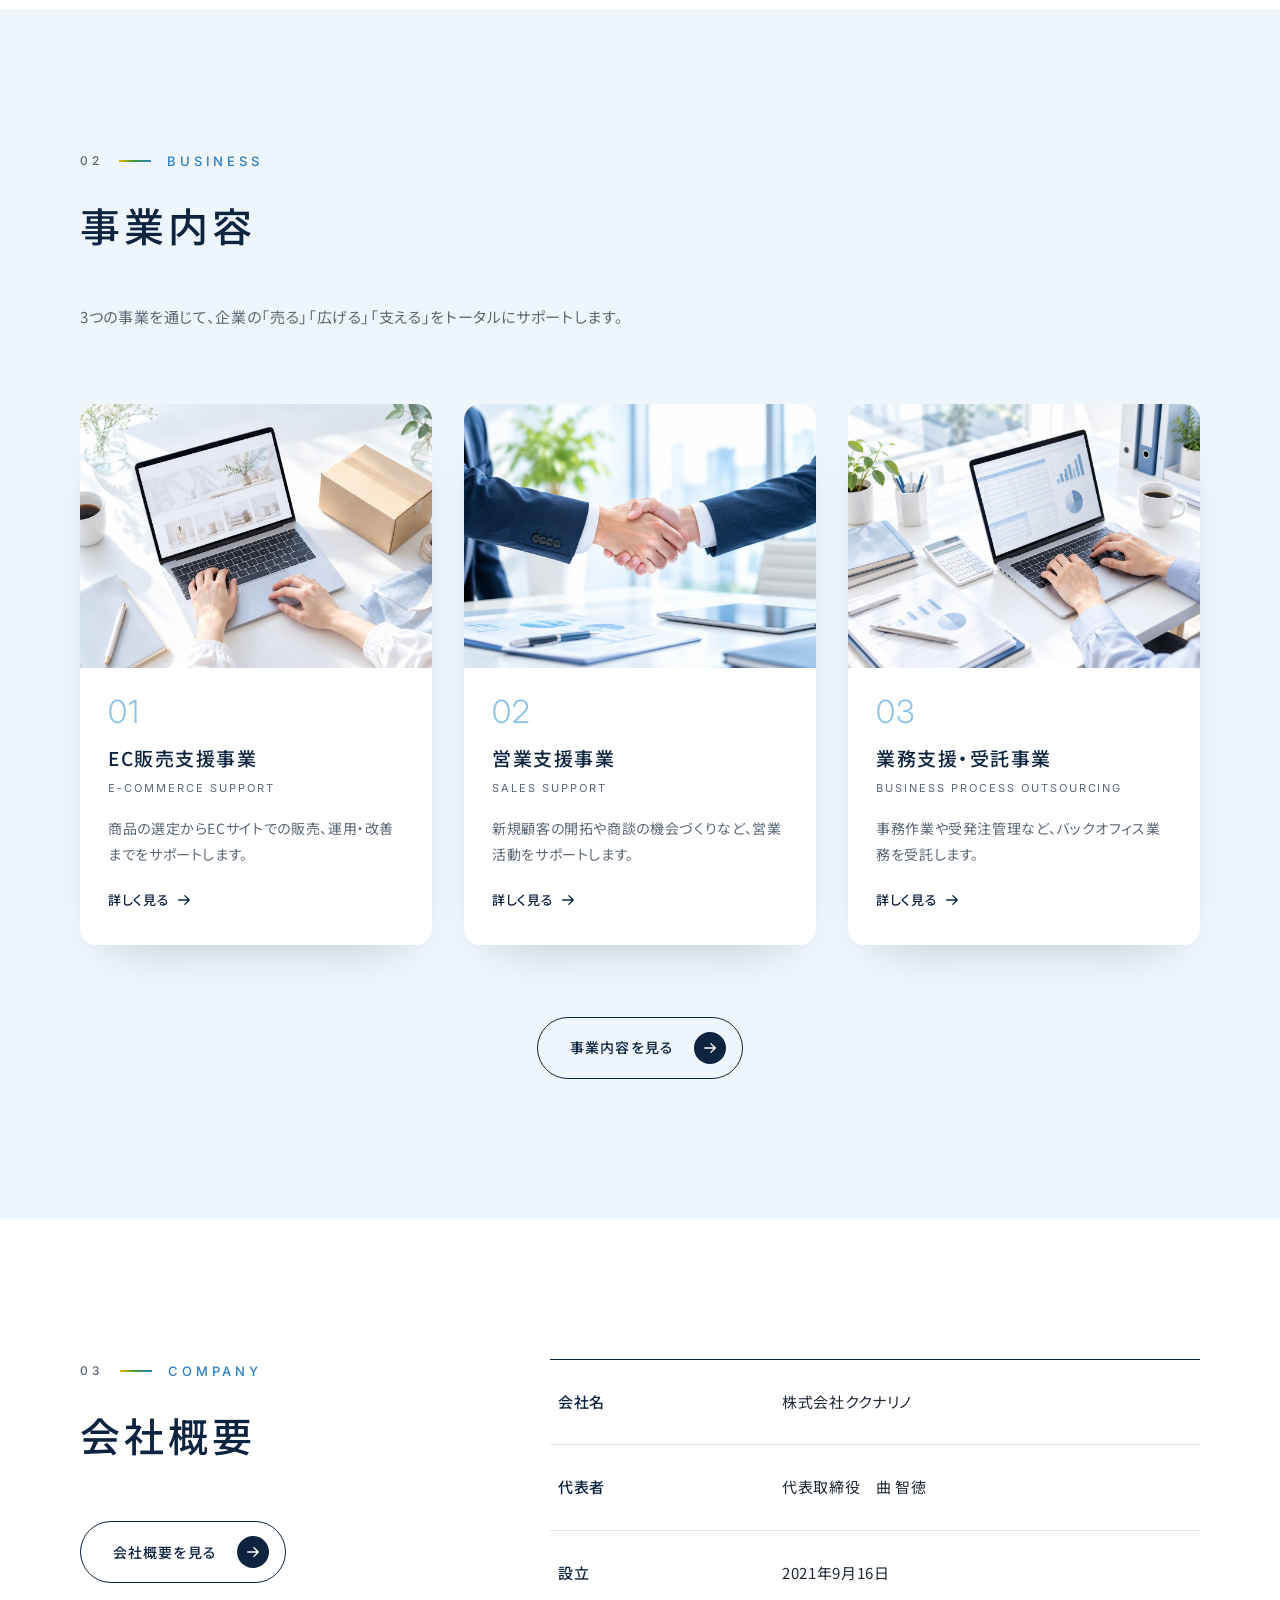
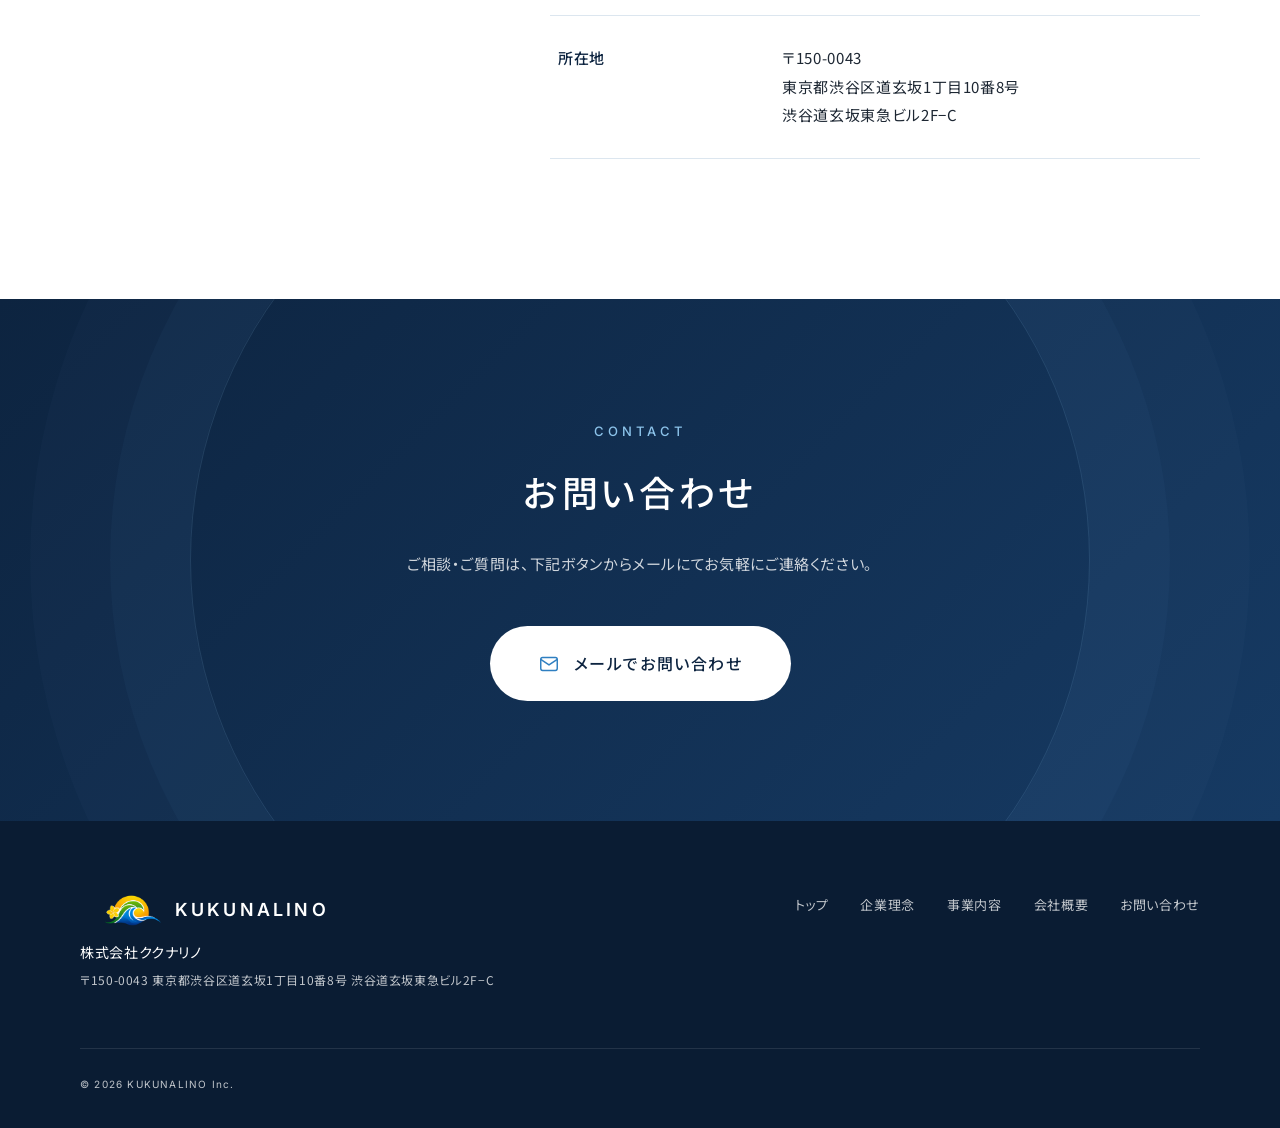
==== commit 4e079ceb: "Split site into top, philosophy, business, company and contact pages Co-Authored-By: Claude Opus 5.5" ====
--- a/index.html
+++ b/index.html
@@ -6,10 +6,12 @@
   <title>株式会社ククナリノ | KUKUNALINO Inc.</title>
   <meta name="description" content="株式会社ククナリノは、EC販売支援事業・営業支援事業・業務支援・受託事業を通じて、企業の成長を支えるパートナーです。">
   <meta property="og:title" content="株式会社ククナリノ | KUKUNALINO Inc.">
-  <meta property="og:description" content="EC販売支援・営業支援・業務支援／受託で、ビジネスに確かな流れを。">
+  <meta property="og:description" content="株式会社ククナリノは、EC販売支援事業・営業支援事業・業務支援・受託事業を通じて、企業の成長を支えるパートナーです。">
   <meta property="og:type" content="website">
   <meta property="og:url" content="https://kukuna-lino.com/">
   <meta property="og:image" content="https://kukuna-lino.com/assets/images/ogp.jpg">
+  <meta name="twitter:card" content="summary_large_image">
+  <link rel="canonical" href="https://kukuna-lino.com/">
   <link rel="icon" href="assets/images/favicon.png">
   <link rel="apple-touch-icon" href="assets/images/apple-touch-icon.png">
   <link rel="preconnect" href="https://fonts.googleapis.com">
@@ -22,17 +24,15 @@
   <!-- ===== Header ===== -->
   <header class="header" id="header">
     <div class="header__inner">
-      <a href="#top" class="header__logo" aria-label="株式会社ククナリノ トップへ">
-        <!-- ロゴ画像を assets/images/logo.png に置くと自動で差し替わります -->
-        <img src="assets/images/logo.png" alt="株式会社ククナリノ" class="header__logo-img" onerror="this.remove()">
-        <span class="header__logo-text">KUKUNALINO</span>
+      <a href="index.html" class="header__logo" aria-label="株式会社ククナリノ トップへ">
+        <img src="assets/images/logo.png" alt="株式会社ククナリノ" class="header__logo-img" width="800" height="280">
       </a>
       <nav class="nav" id="nav" aria-label="メインメニュー">
         <ul class="nav__list">
-          <li><a href="#philosophy" class="nav__link">企業理念</a></li>
-          <li><a href="#business" class="nav__link">事業内容</a></li>
-          <li><a href="#company" class="nav__link">会社概要</a></li>
-          <li><a href="#contact" class="nav__link nav__link--btn">お問い合わせ</a></li>
+          <li><a href="philosophy.html" class="nav__link">企業理念</a></li>
+          <li><a href="business.html" class="nav__link">事業内容</a></li>
+          <li><a href="company.html" class="nav__link">会社概要</a></li>
+          <li><a href="contact.html" class="nav__link nav__link--btn">お問い合わせ</a></li>
         </ul>
       </nav>
       <button class="menu-btn" id="menuBtn" aria-label="メニューを開く" aria-expanded="false" aria-controls="nav">
@@ -68,34 +68,18 @@
           <p class="section__en"><span class="section__num">01</span>Philosophy</p>
           <h2 class="section__ja">企業理念</h2>
         </div>
-
-        <div class="philosophy__main fade">
+        <div class="philosophy__main philosophy__main--digest fade">
           <p class="philosophy__catch">人と企業を、<br>誠実につなぐ。</p>
-          <p class="philosophy__text">
+          <div>
+            <p class="philosophy__text">
             良い商品やサービスが、必要としている人にきちんと届くこと。<br>
             そして、そのために働く人が本来の仕事に集中できること。<br>
             株式会社ククナリノは、販売・営業・業務の各領域で企業の活動を支え、<br class="sp-none">
             信頼できる「つなぎ手」として、社会にやさしい流れを生み出していきます。
-          </p>
-        </div>
-
-        <ul class="values">
-          <li class="values__item fade">
-            <p class="values__en">Mission</p>
-            <h3 class="values__title">使命</h3>
-            <p class="values__text">価値ある商品・サービスと、それを求める人とを確かにつなぎ、取引先の成長に貢献する。</p>
-          </li>
-          <li class="values__item fade">
-            <p class="values__en">Vision</p>
-            <h3 class="values__title">目指す姿</h3>
-            <p class="values__text">「ククナリノに任せれば安心」と言われる、信頼のビジネスパートナーであり続ける。</p>
-          </li>
-          <li class="values__item fade">
-            <p class="values__en">Value</p>
-            <h3 class="values__title">大切にすること</h3>
-            <p class="values__text">誠実さ・スピード・継続性。一つひとつの約束を守り、長く続く関係を築く。</p>
-          </li>
-        </ul>
+            </p>
+            <div class="more-wrap"><a href="philosophy.html" class="btn-more">企業理念を見る<span class="btn-more__icon"><svg viewBox="0 0 16 16" aria-hidden="true"><path d="M2 8h12M9 3l5 5-5 5"/></svg></span></a></div>
+          </div>
+        </div>
       </div>
     </section>
 
@@ -107,74 +91,62 @@
           <h2 class="section__ja">事業内容</h2>
         </div>
         <p class="business__intro fade">3つの事業を通じて、企業の「売る」「広げる」「支える」をトータルにサポートします。</p>
-
-        <div class="business__list">
-
-          <!-- EC -->
-          <article class="biz fade">
-            <div class="biz__figure">
-              <img src="assets/images/biz-ec.jpg" alt="EC販売支援事業のイメージ：ノートパソコンでECサイトを運営する様子" width="1200" height="900" loading="lazy">
-            </div>
-            <div class="biz__body">
-              <p class="biz__num">01</p>
-              <h3 class="biz__title">EC販売支援事業</h3>
-              <p class="biz__en">E-commerce Support</p>
-              <p class="biz__text">
-                商品の選定からECサイトでの販売、運用・改善までをサポート。オンラインでの販路づくりを通じて、商品とお客様との新しい出会いを生み出します。
-              </p>
-              <div class="biz__case">
-                <p class="biz__case-label">取り扱い例</p>
-                <p class="biz__case-text">ウォーターサーバーの販売（代理店）</p>
-                <a href="https://mugensui.kukuna-lino.com/" class="biz__link" target="_blank" rel="noopener">
-                  ECサイトを見る
-                  <svg viewBox="0 0 16 16" aria-hidden="true"><path d="M5 3h8v8M13 3L3 13"/></svg>
-                </a>
-              </div>
-            </div>
-          </article>
-
-          <!-- Sales -->
-          <article class="biz biz--reverse fade">
-            <div class="biz__figure">
-              <img src="assets/images/biz-sales.jpg" alt="営業支援事業のイメージ：商談成立の握手" width="1200" height="900" loading="lazy">
-            </div>
-            <div class="biz__body">
-              <p class="biz__num">02</p>
-              <h3 class="biz__title">営業支援事業</h3>
-              <p class="biz__en">Sales Support</p>
-              <p class="biz__text">
-                新規顧客の開拓や商談の機会づくりなど、企業の営業活動をサポート。取引先の商品・サービスの魅力を、必要とするお客様へ的確に届けます。
-              </p>
-            </div>
-          </article>
-
-          <!-- BPO -->
-          <article class="biz fade">
-            <div class="biz__figure">
-              <img src="assets/images/biz-bpo.jpg" alt="業務支援・受託事業のイメージ：パソコンで事務作業・データ管理を行う様子" width="1200" height="900" loading="lazy">
-            </div>
-            <div class="biz__body">
-              <p class="biz__num">03</p>
-              <h3 class="biz__title">業務支援・受託事業</h3>
-              <p class="biz__en">Business Process Outsourcing</p>
-              <p class="biz__text">
-                事務作業や受発注管理、データ入力などのバックオフィス業務を受託。煩雑な業務を私たちが担うことで、お客様がコア業務に集中できる環境をつくります。
-              </p>
-            </div>
-          </article>
-
-        </div>
+        <ul class="biz-cards">
+          <li class="biz-card fade">
+            <a href="business.html#ec" class="biz-card__link">
+              <div class="biz-card__figure">
+                <img src="assets/images/biz-ec.jpg" alt="EC販売支援事業のイメージ：ノートパソコンでECサイトを運営する様子" width="1200" height="900" loading="lazy">
+              </div>
+              <div class="biz-card__body">
+                <p class="biz-card__num">01</p>
+                <h3 class="biz-card__title">EC販売支援事業</h3>
+                <p class="biz-card__en">E-commerce Support</p>
+                <p class="biz-card__text">商品の選定からECサイトでの販売、運用・改善までをサポートします。</p>
+                <span class="biz-card__more">詳しく見る<svg viewBox="0 0 16 16" aria-hidden="true"><path d="M2 8h12M9 3l5 5-5 5"/></svg></span>
+              </div>
+            </a>
+          </li>
+          <li class="biz-card fade">
+            <a href="business.html#sales" class="biz-card__link">
+              <div class="biz-card__figure">
+                <img src="assets/images/biz-sales.jpg" alt="営業支援事業のイメージ：商談成立の握手" width="1200" height="900" loading="lazy">
+              </div>
+              <div class="biz-card__body">
+                <p class="biz-card__num">02</p>
+                <h3 class="biz-card__title">営業支援事業</h3>
+                <p class="biz-card__en">Sales Support</p>
+                <p class="biz-card__text">新規顧客の開拓や商談の機会づくりなど、営業活動をサポートします。</p>
+                <span class="biz-card__more">詳しく見る<svg viewBox="0 0 16 16" aria-hidden="true"><path d="M2 8h12M9 3l5 5-5 5"/></svg></span>
+              </div>
+            </a>
+          </li>
+          <li class="biz-card fade">
+            <a href="business.html#bpo" class="biz-card__link">
+              <div class="biz-card__figure">
+                <img src="assets/images/biz-bpo.jpg" alt="業務支援・受託事業のイメージ：パソコンで事務作業・データ管理を行う様子" width="1200" height="900" loading="lazy">
+              </div>
+              <div class="biz-card__body">
+                <p class="biz-card__num">03</p>
+                <h3 class="biz-card__title">業務支援・受託事業</h3>
+                <p class="biz-card__en">Business Process Outsourcing</p>
+                <p class="biz-card__text">事務作業や受発注管理など、バックオフィス業務を受託します。</p>
+                <span class="biz-card__more">詳しく見る<svg viewBox="0 0 16 16" aria-hidden="true"><path d="M2 8h12M9 3l5 5-5 5"/></svg></span>
+              </div>
+            </a>
+          </li>
+        </ul>
+        <div class="more-wrap more-wrap--center fade"><a href="business.html" class="btn-more">事業内容を見る<span class="btn-more__icon"><svg viewBox="0 0 16 16" aria-hidden="true"><path d="M2 8h12M9 3l5 5-5 5"/></svg></span></a></div>
       </div>
     </section>
 
     <!-- ===== Company ===== -->
     <section class="section company" id="company">
-      <div class="container container--narrow">
+      <div class="container">
+        <div class="company-digest">
         <div class="section__head fade">
           <p class="section__en"><span class="section__num">03</span>Company</p>
           <h2 class="section__ja">会社概要</h2>
         </div>
-
         <dl class="profile fade">
           <div class="profile__row">
             <dt>会社名</dt>
@@ -192,39 +164,14 @@
             <dt>所在地</dt>
             <dd>〒150-0043<br>東京都渋谷区道玄坂1丁目10番8号<br>渋谷道玄坂東急ビル2F−C</dd>
           </div>
-          <div class="profile__row">
-            <dt>事業内容</dt>
-            <dd>
-              <ul class="profile__list">
-                <li>EC販売支援事業</li>
-                <li>営業支援事業</li>
-                <li>業務支援・受託事業</li>
-              </ul>
-            </dd>
-          </div>
-          <div class="profile__row">
-            <dt>お問い合わせ</dt>
-            <dd>
-              <a href="mailto:info@kukuna-lino.com" class="mail-link">
-                <svg viewBox="0 0 24 24" aria-hidden="true"><rect x="3" y="5" width="18" height="14" rx="2"/><path d="M3 7l9 6 9-6"/></svg>
-                メールでお問い合わせ
-              </a>
-            </dd>
-          </div>
         </dl>
-
-        <div class="map fade">
-          <iframe
-            src="https://www.google.com/maps?q=%E6%9D%B1%E4%BA%AC%E9%83%BD%E6%B8%8B%E8%B0%B7%E5%8C%BA%E9%81%93%E7%8E%84%E5%9D%821%E4%B8%81%E7%9B%AE10%E7%95%AA8%E5%8F%B7&output=embed"
-            title="株式会社ククナリノ 所在地の地図"
-            loading="lazy"
-            referrerpolicy="no-referrer-when-downgrade"></iframe>
+          <div class="company-digest__more more-wrap fade"><a href="company.html" class="btn-more">会社概要を見る<span class="btn-more__icon"><svg viewBox="0 0 16 16" aria-hidden="true"><path d="M2 8h12M9 3l5 5-5 5"/></svg></span></a></div>
         </div>
       </div>
     </section>
 
     <!-- ===== Contact ===== -->
-    <section class="contact" id="contact">
+    <section class="contact">
       <div class="container">
         <div class="contact__inner fade">
           <p class="section__en section__en--light">Contact</p>
@@ -251,10 +198,11 @@
         <p class="footer__addr">〒150-0043 東京都渋谷区道玄坂1丁目10番8号 渋谷道玄坂東急ビル2F−C</p>
       </div>
       <ul class="footer__nav">
-        <li><a href="#philosophy">企業理念</a></li>
-        <li><a href="#business">事業内容</a></li>
-        <li><a href="#company">会社概要</a></li>
-        <li><a href="#contact">お問い合わせ</a></li>
+        <li><a href="index.html">トップ</a></li>
+        <li><a href="philosophy.html">企業理念</a></li>
+        <li><a href="business.html">事業内容</a></li>
+        <li><a href="company.html">会社概要</a></li>
+        <li><a href="contact.html">お問い合わせ</a></li>
       </ul>
     </div>
     <p class="footer__copy"><small>&copy; <span id="year">2026</span> KUKUNALINO Inc.</small></p>
--- a/assets/css/style.css
+++ b/assets/css/style.css
@@ -323,6 +323,179 @@
   font-family: var(--font-en); font-size: 12px; letter-spacing: .1em;
 }
 
+/* =========================================================
+   Multi-page components
+   ========================================================= */
+
+/* ---------- Nav current ---------- */
+.nav__link[aria-current="page"]:not(.nav__link--btn) { color: var(--blue); }
+.nav__link[aria-current="page"]:not(.nav__link--btn)::after { transform: scaleX(1); }
+.nav__link--btn[aria-current="page"] { background: var(--blue); }
+
+/* ---------- Page hero (subpages) ---------- */
+.page-hero {
+  position: relative; overflow: hidden;
+  padding: calc(var(--header-h) + 96px) 0 88px;
+  background: var(--ice-2);
+}
+.page-hero__bg { position: absolute; inset: 0; }
+.page-hero__bg::before {
+  content: ""; position: absolute; inset: 0;
+  background: url("../images/hero.jpg") 70% 60% / cover no-repeat;
+  animation: heroZoom 20s ease-out both;
+}
+.page-hero__bg::after {
+  content: ""; position: absolute; inset: 0;
+  background: linear-gradient(100deg, rgba(246, 250, 253, .95) 0%, rgba(246, 250, 253, .78) 45%, rgba(246, 250, 253, .15) 100%);
+}
+.page-hero__inner { position: relative; width: min(1120px, 100% - 48px); margin-inline: auto; }
+.page-hero__en {
+  font-family: var(--font-en); font-size: 13px; font-weight: 500;
+  letter-spacing: .3em; text-transform: uppercase; color: var(--blue);
+  display: flex; align-items: center; gap: 16px;
+}
+.page-hero__en::before { content: ""; width: 32px; height: 2px; background: var(--brand-gradient); }
+.page-hero__title {
+  margin-top: 16px;
+  font-size: clamp(30px, 4vw, 48px); font-weight: 500;
+  letter-spacing: .12em; color: var(--navy);
+}
+.breadcrumb {
+  margin-top: 40px; padding: 0; list-style: none;
+  display: flex; flex-wrap: wrap; gap: 8px;
+  font-size: 12px; color: var(--text-sub);
+}
+.breadcrumb li + li::before { content: "/"; margin-right: 8px; color: var(--blue-light); }
+.breadcrumb a { transition: color .3s; }
+.breadcrumb a:hover { color: var(--blue); }
+
+/* ---------- More button ---------- */
+.more-wrap { margin-top: 48px; }
+.more-wrap--center { display: flex; justify-content: center; margin-top: 72px; }
+.btn-more {
+  display: inline-flex; align-items: center; gap: 20px;
+  padding: 14px 16px 14px 32px; border-radius: 999px;
+  border: 1px solid var(--navy); color: var(--navy);
+  font-size: 14px; font-weight: 500; letter-spacing: .08em;
+  transition: background .3s, color .3s;
+}
+.btn-more__icon {
+  display: grid; place-items: center;
+  width: 32px; height: 32px; border-radius: 50%;
+  background: var(--navy); color: var(--white);
+  transition: background .3s, color .3s, transform .4s var(--ease);
+}
+.btn-more svg, .biz-card__more svg, .next-page__arrow svg {
+  width: 14px; height: 14px; fill: none; stroke: currentColor; stroke-width: 1.6; stroke-linecap: round; stroke-linejoin: round;
+}
+.btn-more:hover { background: var(--navy); color: var(--white); }
+.btn-more:hover .btn-more__icon { background: var(--white); color: var(--navy); transform: translateX(4px); }
+
+/* ---------- Top: philosophy digest ---------- */
+.philosophy__main--digest { padding-bottom: 0; border-bottom: 0; }
+
+/* ---------- Top: business cards ---------- */
+.biz-cards { display: grid; grid-template-columns: repeat(3, 1fr); gap: 32px; }
+.biz-card__link {
+  display: flex; flex-direction: column; height: 100%;
+  background: var(--white); border-radius: 16px; overflow: hidden;
+  box-shadow: 0 24px 48px -32px rgba(13, 36, 64, .3);
+  transition: transform .5s var(--ease), box-shadow .5s var(--ease);
+}
+.biz-card__link:hover { transform: translateY(-6px); box-shadow: 0 32px 56px -28px rgba(13, 36, 64, .35); }
+.biz-card__figure { aspect-ratio: 4 / 3; overflow: hidden; }
+.biz-card__figure img { width: 100%; height: 100%; object-fit: cover; transition: transform 1.2s var(--ease); }
+.biz-card__link:hover .biz-card__figure img { transform: scale(1.05); }
+.biz-card__body { padding: 28px 28px 32px; display: flex; flex-direction: column; flex: 1; }
+.biz-card__num { font-family: var(--font-en); font-size: 32px; font-weight: 300; line-height: 1; color: var(--blue-light); }
+.biz-card__title { margin-top: 12px; font-size: 19px; font-weight: 500; letter-spacing: .08em; color: var(--navy); }
+.biz-card__en { margin-top: 2px; font-family: var(--font-en); font-size: 11px; letter-spacing: .18em; color: var(--text-sub); text-transform: uppercase; }
+.biz-card__text { margin-top: 16px; font-size: 14px; line-height: 1.9; color: var(--text-sub); flex: 1; }
+.biz-card__more {
+  margin-top: 20px; align-self: flex-start;
+  display: inline-flex; align-items: center; gap: 8px;
+  font-size: 13px; font-weight: 500; color: var(--navy);
+  transition: color .3s, gap .3s var(--ease);
+}
+.biz-card__link:hover .biz-card__more { color: var(--blue); gap: 12px; }
+
+/* ---------- Top: company digest ---------- */
+.company-digest {
+  display: grid; grid-template-columns: 1fr 1.6fr; column-gap: 64px; align-items: start;
+  grid-template-areas: "head profile" "more profile";
+  grid-template-rows: auto 1fr;
+}
+.company-digest .section__head { grid-area: head; margin-bottom: 0; }
+.company-digest .profile { grid-area: profile; }
+.company-digest__more { grid-area: more; }
+
+/* ---------- Business page ---------- */
+.business__lead { margin-bottom: 80px; font-size: 16px; line-height: 2; color: var(--navy); }
+
+/* ---------- Next page ---------- */
+.next-page { border-top: 1px solid var(--line); }
+.next-page__link {
+  width: min(1120px, 100% - 48px); margin-inline: auto;
+  display: grid; grid-template-columns: auto 1fr auto; align-items: center; gap: 40px;
+  padding: 56px 0;
+}
+.next-page__label { font-family: var(--font-en); font-size: 12px; letter-spacing: .3em; text-transform: uppercase; color: var(--blue); }
+.next-page__title { font-size: clamp(20px, 2.4vw, 28px); font-weight: 500; letter-spacing: .1em; color: var(--navy); display: flex; align-items: baseline; gap: 20px; flex-wrap: wrap; }
+.next-page__en { font-family: var(--font-en); font-size: 12px; letter-spacing: .2em; text-transform: uppercase; color: var(--text-sub); }
+.next-page__arrow {
+  display: grid; place-items: center; width: 56px; height: 56px; border-radius: 50%;
+  border: 1px solid var(--navy); color: var(--navy);
+  transition: background .3s, color .3s, transform .4s var(--ease);
+}
+.next-page__link:hover .next-page__arrow { background: var(--navy); color: var(--white); transform: translateX(6px); }
+
+/* ---------- Contact page ---------- */
+.contact-page__lead { text-align: center; font-size: 15px; line-height: 2.2; }
+.contact-card {
+  margin-top: 64px; padding: 64px 40px;
+  background: var(--ice-2); border-radius: 20px; text-align: center;
+  position: relative; overflow: hidden;
+}
+.contact-card::before { content: ""; position: absolute; inset: 0 0 auto; height: 3px; background: var(--brand-gradient); }
+.contact-card__icon {
+  width: 72px; height: 72px; margin: 0 auto; border-radius: 50%;
+  display: grid; place-items: center; background: var(--white);
+  box-shadow: 0 12px 24px -12px rgba(13, 36, 64, .25);
+}
+.contact-card__icon svg { width: 30px; height: 30px; fill: none; stroke: var(--blue); stroke-width: 1.5; stroke-linejoin: round; }
+.contact-card__title { margin-top: 24px; font-size: 22px; font-weight: 500; letter-spacing: .1em; color: var(--navy); }
+.contact-card__text { margin-top: 12px; font-size: 14px; color: var(--text-sub); }
+.contact-card__btn {
+  margin-top: 36px;
+  display: inline-flex; align-items: center; gap: 14px;
+  padding: 22px 56px; border-radius: 999px;
+  background: var(--navy); color: var(--white);
+  font-size: 16px; font-weight: 500; letter-spacing: .1em;
+  transition: background .3s, transform .4s var(--ease), box-shadow .4s var(--ease);
+}
+.contact-card__btn svg { width: 22px; height: 22px; fill: none; stroke: currentColor; stroke-width: 1.6; stroke-linejoin: round; }
+.contact-card__btn:hover { background: var(--blue); transform: translateY(-3px); box-shadow: 0 20px 40px -16px rgba(13, 36, 64, .45); }
+.contact-notes { margin-top: 48px; padding: 0; list-style: none; font-size: 13px; color: var(--text-sub); }
+.contact-notes li { position: relative; padding-left: 18px; line-height: 2; }
+.contact-notes li::before { content: "※"; position: absolute; left: 0; }
+
+@media (max-width: 960px) {
+  .biz-cards { grid-template-columns: 1fr; gap: 24px; max-width: 560px; margin-inline: auto; }
+  .company-digest { grid-template-columns: 1fr; grid-template-areas: "head" "profile" "more"; grid-template-rows: auto; }
+  .company-digest .section__head { margin-bottom: 40px; }
+}
+@media (max-width: 768px) {
+  .page-hero { padding: calc(var(--header-h) + 56px) 0 56px; }
+  .page-hero__bg::after { background: linear-gradient(180deg, rgba(246, 250, 253, .7), rgba(246, 250, 253, .88)); }
+  .breadcrumb { margin-top: 28px; }
+  .business__lead { margin-bottom: 56px; font-size: 15px; }
+  .next-page__link { grid-template-columns: 1fr auto; gap: 8px 20px; padding: 40px 0; }
+  .next-page__label { grid-column: 1 / -1; }
+  .next-page__arrow { width: 48px; height: 48px; }
+  .contact-card { margin-top: 48px; padding: 48px 20px; }
+  .contact-card__btn { padding: 18px 28px; font-size: 15px; }
+}
+
 /* ---------- Fade-in ---------- */
 .fade { opacity: 0; transform: translateY(24px); transition: opacity 1s var(--ease), transform 1s var(--ease); }
 .fade.is-visible { opacity: 1; transform: none; }
